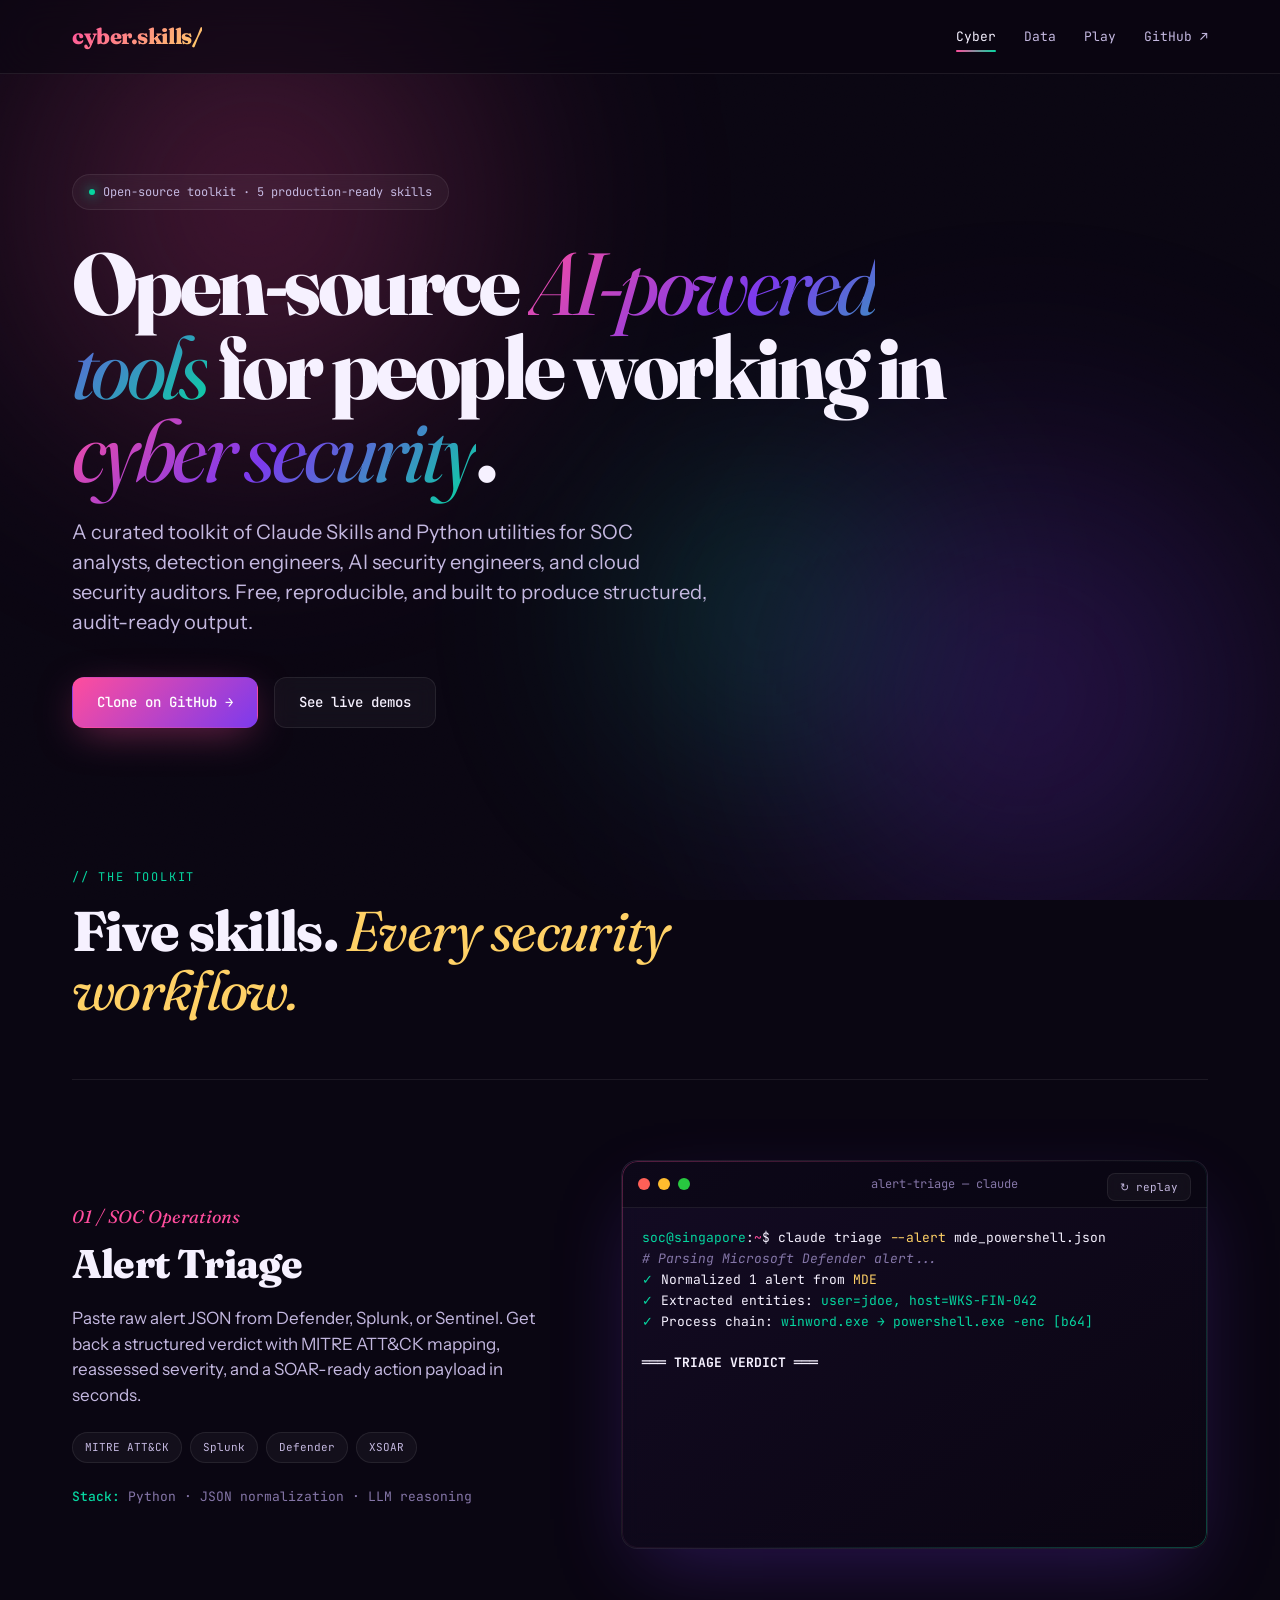
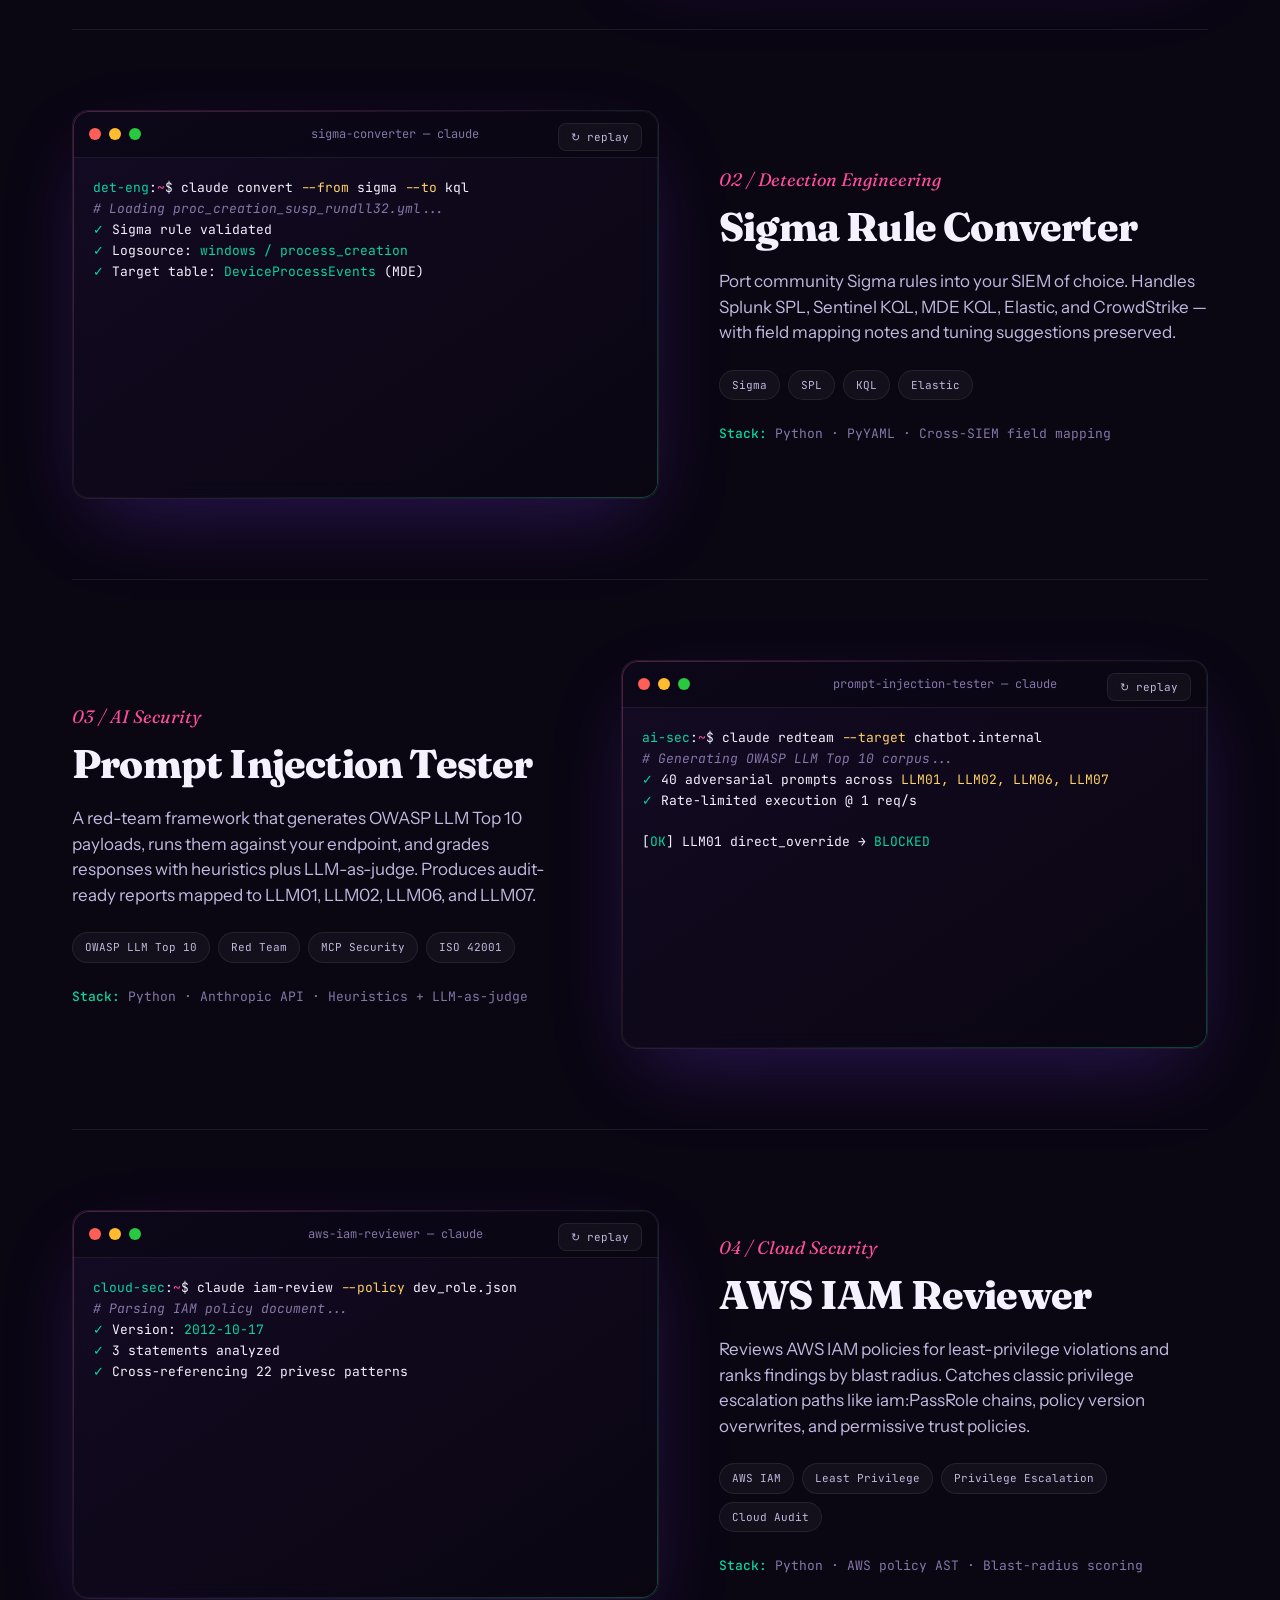
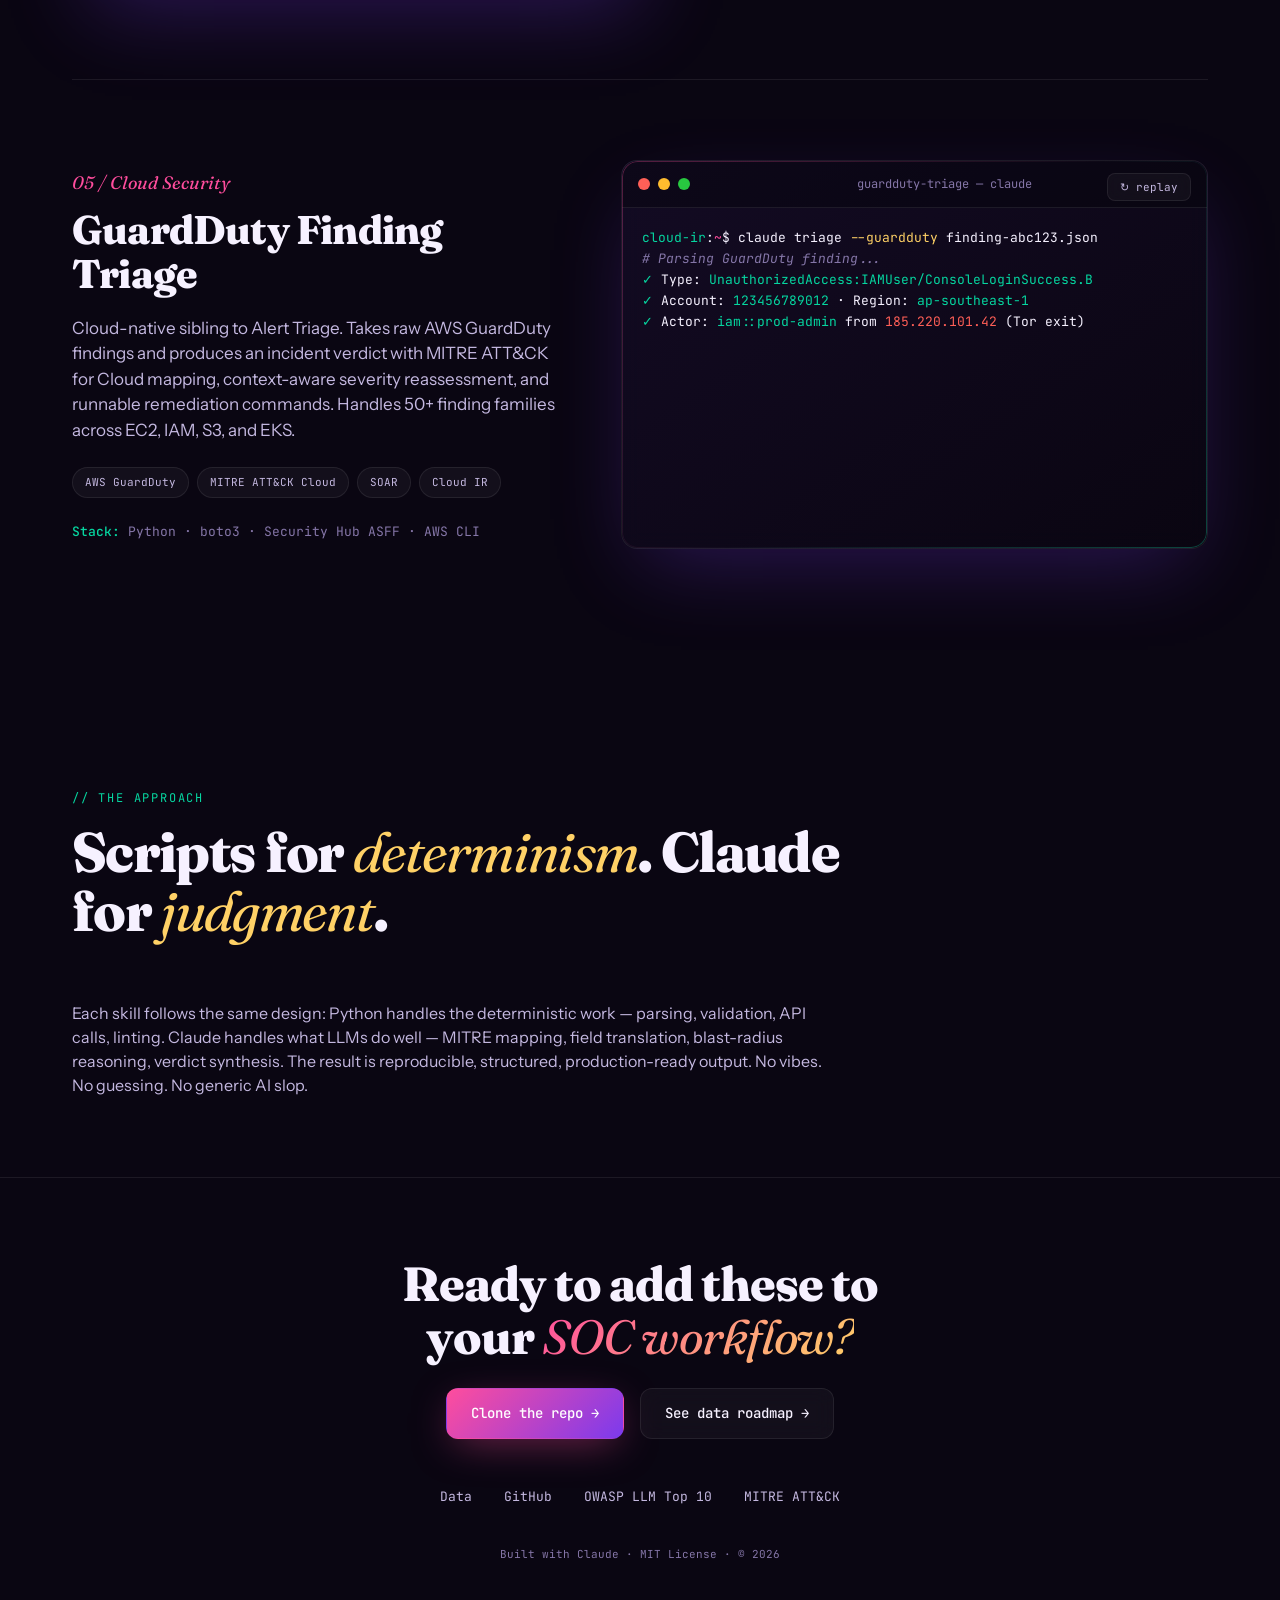
==== docs/index.html @ acd28fbe "Add files via upload" ====
<!DOCTYPE html>
<html lang="en">
<head>
<meta charset="UTF-8">
<meta name="viewport" content="width=device-width, initial-scale=1.0">
<title>Cyber Skills — Augustine's Portfolio</title>
<meta name="description" content="Four Claude Skills for SOC alert triage, detection engineering, LLM red-teaming, and AWS IAM auditing.">
<link rel="preconnect" href="https://fonts.googleapis.com">
<link rel="preconnect" href="https://fonts.gstatic.com" crossorigin>
<link href="https://fonts.googleapis.com/css2?family=Fraunces:opsz,wght@9..144,400;9..144,600;9..144,800&family=JetBrains+Mono:wght@400;500;700&family=Instrument+Sans:wght@400;500;600&display=swap" rel="stylesheet">
<link rel="stylesheet" href="assets/style.css">
</head>
<body class="page-cyber">

<div class="bg-mesh"><div class="orb-3"></div></div>
<div class="grain"></div>

<nav>
  <div class="wrap nav-inner">
    <a href="index.html" class="logo">cyber.skills/</a>
    <div class="nav-links">
      <a href="index.html" data-page="index.html">Cyber</a>
      <a href="data.html" data-page="data.html">Data</a>
      <a href="game.html" data-page="game.html">Play</a>
      <a href="https://github.com/yourusername/cyber-skills" target="_blank">GitHub ↗</a>
    </div>
  </div>
</nav>

<header class="hero">
  <div class="wrap">
    <div class="hero-tag reveal">
      <span class="dot"></span>
      <span>Open-source toolkit · 5 production-ready skills</span>
    </div>
    <h1 class="reveal">
      Open-source <em>AI-powered tools</em> for people working in <em>cyber security</em>.
    </h1>
    <p class="lede reveal">
      A curated toolkit of Claude Skills and Python utilities for SOC analysts, detection engineers, AI security engineers, and cloud security auditors. Free, reproducible, and built to produce structured, audit-ready output.
    </p>
    <div class="hero-actions reveal">
      <a href="https://github.com/yourusername/cyber-skills" class="btn btn-primary">
        Clone on GitHub →
      </a>
      <a href="#skills" class="btn btn-ghost">See live demos</a>
    </div>
  </div>
</header>

<section class="section" id="skills">
  <div class="wrap">
    <div class="section-label reveal">// The toolkit</div>
    <h2 class="section-title reveal">Five skills. <em>Every security workflow.</em></h2>

    <!-- Skill 1: Alert Triage -->
    <div class="skill">
      <div class="skill-info reveal">
        <div class="skill-num">01 / SOC Operations</div>
        <h3>Alert Triage</h3>
        <p class="skill-desc">
          Paste raw alert JSON from Defender, Splunk, or Sentinel. Get back a structured verdict with MITRE ATT&amp;CK mapping, reassessed severity, and a SOAR-ready action payload in seconds.
        </p>
        <div class="skill-tags">
          <span class="skill-tag">MITRE ATT&amp;CK</span>
          <span class="skill-tag">Splunk</span>
          <span class="skill-tag">Defender</span>
          <span class="skill-tag">XSOAR</span>
        </div>
        <div class="skill-stack">
          <strong>Stack:</strong> Python · JSON normalization · LLM reasoning
        </div>
      </div>
      <div class="terminal">
        <button class="replay-btn" data-target="demo-1">↻ replay</button>
        <div class="term-bar">
          <span class="term-dot r"></span>
          <span class="term-dot y"></span>
          <span class="term-dot g"></span>
          <span class="term-title">alert-triage — claude</span>
        </div>
        <div class="term-body" id="demo-1"></div>
      </div>
    </div>

    <!-- Skill 2: Sigma Converter -->
    <div class="skill">
      <div class="skill-info reveal">
        <div class="skill-num">02 / Detection Engineering</div>
        <h3>Sigma Rule Converter</h3>
        <p class="skill-desc">
          Port community Sigma rules into your SIEM of choice. Handles Splunk SPL, Sentinel KQL, MDE KQL, Elastic, and CrowdStrike — with field mapping notes and tuning suggestions preserved.
        </p>
        <div class="skill-tags">
          <span class="skill-tag">Sigma</span>
          <span class="skill-tag">SPL</span>
          <span class="skill-tag">KQL</span>
          <span class="skill-tag">Elastic</span>
        </div>
        <div class="skill-stack">
          <strong>Stack:</strong> Python · PyYAML · Cross-SIEM field mapping
        </div>
      </div>
      <div class="terminal">
        <button class="replay-btn" data-target="demo-2">↻ replay</button>
        <div class="term-bar">
          <span class="term-dot r"></span>
          <span class="term-dot y"></span>
          <span class="term-dot g"></span>
          <span class="term-title">sigma-converter — claude</span>
        </div>
        <div class="term-body" id="demo-2"></div>
      </div>
    </div>

    <!-- Skill 3: Prompt Injection Tester -->
    <div class="skill">
      <div class="skill-info reveal">
        <div class="skill-num">03 / AI Security</div>
        <h3>Prompt Injection Tester</h3>
        <p class="skill-desc">
          A red-team framework that generates OWASP LLM Top 10 payloads, runs them against your endpoint, and grades responses with heuristics plus LLM-as-judge. Produces audit-ready reports mapped to LLM01, LLM02, LLM06, and LLM07.
        </p>
        <div class="skill-tags">
          <span class="skill-tag">OWASP LLM Top 10</span>
          <span class="skill-tag">Red Team</span>
          <span class="skill-tag">MCP Security</span>
          <span class="skill-tag">ISO 42001</span>
        </div>
        <div class="skill-stack">
          <strong>Stack:</strong> Python · Anthropic API · Heuristics + LLM-as-judge
        </div>
      </div>
      <div class="terminal">
        <button class="replay-btn" data-target="demo-3">↻ replay</button>
        <div class="term-bar">
          <span class="term-dot r"></span>
          <span class="term-dot y"></span>
          <span class="term-dot g"></span>
          <span class="term-title">prompt-injection-tester — claude</span>
        </div>
        <div class="term-body" id="demo-3"></div>
      </div>
    </div>

    <!-- Skill 4: AWS IAM Reviewer -->
    <div class="skill">
      <div class="skill-info reveal">
        <div class="skill-num">04 / Cloud Security</div>
        <h3>AWS IAM Reviewer</h3>
        <p class="skill-desc">
          Reviews AWS IAM policies for least-privilege violations and ranks findings by blast radius. Catches classic privilege escalation paths like iam:PassRole chains, policy version overwrites, and permissive trust policies.
        </p>
        <div class="skill-tags">
          <span class="skill-tag">AWS IAM</span>
          <span class="skill-tag">Least Privilege</span>
          <span class="skill-tag">Privilege Escalation</span>
          <span class="skill-tag">Cloud Audit</span>
        </div>
        <div class="skill-stack">
          <strong>Stack:</strong> Python · AWS policy AST · Blast-radius scoring
        </div>
      </div>
      <div class="terminal">
        <button class="replay-btn" data-target="demo-4">↻ replay</button>
        <div class="term-bar">
          <span class="term-dot r"></span>
          <span class="term-dot y"></span>
          <span class="term-dot g"></span>
          <span class="term-title">aws-iam-reviewer — claude</span>
        </div>
        <div class="term-body" id="demo-4"></div>
      </div>
    </div>

    <!-- Skill 5: GuardDuty Finding Triage -->
    <div class="skill">
      <div class="skill-info reveal">
        <div class="skill-num">05 / Cloud Security</div>
        <h3>GuardDuty Finding Triage</h3>
        <p class="skill-desc">
          Cloud-native sibling to Alert Triage. Takes raw AWS GuardDuty findings and produces an incident verdict with MITRE ATT&amp;CK for Cloud mapping, context-aware severity reassessment, and runnable remediation commands. Handles 50+ finding families across EC2, IAM, S3, and EKS.
        </p>
        <div class="skill-tags">
          <span class="skill-tag">AWS GuardDuty</span>
          <span class="skill-tag">MITRE ATT&amp;CK Cloud</span>
          <span class="skill-tag">SOAR</span>
          <span class="skill-tag">Cloud IR</span>
        </div>
        <div class="skill-stack">
          <strong>Stack:</strong> Python · boto3 · Security Hub ASFF · AWS CLI
        </div>
      </div>
      <div class="terminal">
        <button class="replay-btn" data-target="demo-5">↻ replay</button>
        <div class="term-bar">
          <span class="term-dot r"></span>
          <span class="term-dot y"></span>
          <span class="term-dot g"></span>
          <span class="term-title">guardduty-triage — claude</span>
        </div>
        <div class="term-body" id="demo-5"></div>
      </div>
    </div>

  </div>
</section>

<section class="section">
  <div class="wrap">
    <div class="section-label reveal">// The approach</div>
    <h2 class="section-title reveal">Scripts for <em>determinism</em>. Claude for <em>judgment</em>.</h2>
    <p class="lede reveal" style="max-width: 760px; color: var(--ink-mid);">
      Each skill follows the same design: Python handles the deterministic work — parsing, validation, API calls, linting. Claude handles what LLMs do well — MITRE mapping, field translation, blast-radius reasoning, verdict synthesis. The result is reproducible, structured, production-ready output. No vibes. No guessing. No generic AI slop.
    </p>
  </div>
</section>

<footer>
  <div class="wrap">
    <div class="footer-cta reveal">
      Ready to add these to<br>your <em>SOC workflow?</em>
    </div>
    <div class="hero-actions" style="justify-content: center;">
      <a href="https://github.com/yourusername/cyber-skills" class="btn btn-primary">
        Clone the repo →
      </a>
      <a href="data.html" class="btn btn-ghost">
        See data roadmap →
      </a>
    </div>
    <div class="footer-links">
      <a href="data.html">Data</a>
      <a href="https://github.com/yourusername/cyber-skills">GitHub</a>
      <a href="https://owasp.org/www-project-top-10-for-large-language-model-applications/">OWASP LLM Top 10</a>
      <a href="https://attack.mitre.org/">MITRE ATT&amp;CK</a>
    </div>
    <div class="copyright">
      Built with Claude · MIT License · © 2026
    </div>
  </div>
</footer>

<script src="assets/site.js"></script>
<script src="assets/demos.js"></script>
</body>
</html>
---- docs/assets/style.css ----
/* ============ reset + base ============ */
* { margin: 0; padding: 0; box-sizing: border-box; }
html { scroll-behavior: smooth; }

:root {
  --bg-0: #0a0612;
  --bg-1: #120826;
  --ink-hi: #f6f1ff;
  --ink-mid: #c4b8e0;
  --ink-dim: #8576a8;
  --accent-a: #ff4d9d;
  --accent-b: #7c3aed;
  --accent-c: #06d6a0;
  --accent-d: #ffd166;
  --accent-blue: #4cc9f0;
  --glass-bg: rgba(255, 255, 255, 0.04);
  --glass-brd: rgba(255, 255, 255, 0.08);
  --glass-hi: rgba(255, 255, 255, 0.12);
  --serif: 'Fraunces', Georgia, serif;
  --sans: 'Instrument Sans', system-ui, sans-serif;
  --mono: 'JetBrains Mono', ui-monospace, monospace;
}

body {
  background: var(--bg-0);
  color: var(--ink-hi);
  font-family: var(--sans);
  line-height: 1.5;
  overflow-x: hidden;
  position: relative;
}

a { color: inherit; }

/* ============ animated bg mesh ============ */
.bg-mesh {
  position: fixed;
  inset: 0;
  z-index: -2;
  overflow: hidden;
}
.bg-mesh::before,
.bg-mesh::after {
  content: '';
  position: absolute;
  width: 60vw;
  height: 60vw;
  border-radius: 50%;
  filter: blur(120px);
  opacity: 0.35;
  animation: drift 28s ease-in-out infinite;
}
.bg-mesh::before {
  background: radial-gradient(circle, var(--accent-a), transparent 60%);
  top: -20%;
  left: -10%;
}
.bg-mesh::after {
  background: radial-gradient(circle, var(--accent-b), transparent 60%);
  bottom: -20%;
  right: -10%;
  animation-delay: -14s;
}
.bg-mesh .orb-3 {
  position: absolute;
  width: 40vw;
  height: 40vw;
  border-radius: 50%;
  filter: blur(100px);
  opacity: 0.25;
  background: radial-gradient(circle, var(--accent-c), transparent 60%);
  top: 40%;
  left: 40%;
  animation: drift 32s ease-in-out infinite -7s;
}
/* Data page orb variant */
body.page-data .bg-mesh::before {
  background: radial-gradient(circle, var(--accent-blue), transparent 60%);
}
body.page-data .bg-mesh::after {
  background: radial-gradient(circle, var(--accent-d), transparent 60%);
}

@keyframes drift {
  0%, 100% { transform: translate(0, 0) scale(1); }
  33% { transform: translate(8vw, -5vw) scale(1.1); }
  66% { transform: translate(-6vw, 4vw) scale(0.95); }
}

/* grain overlay */
.grain {
  position: fixed;
  inset: 0;
  z-index: -1;
  pointer-events: none;
  opacity: 0.04;
  mix-blend-mode: overlay;
  background-image: url("data:image/svg+xml;utf8,<svg xmlns='http://www.w3.org/2000/svg' width='200' height='200'><filter id='n'><feTurbulence type='fractalNoise' baseFrequency='0.9'/></filter><rect width='100%' height='100%' filter='url(%23n)'/></svg>");
}

/* ============ layout ============ */
.wrap {
  max-width: 1200px;
  margin: 0 auto;
  padding: 0 32px;
}

/* ============ nav ============ */
nav {
  position: sticky;
  top: 0;
  z-index: 100;
  padding: 20px 0;
  backdrop-filter: blur(20px);
  -webkit-backdrop-filter: blur(20px);
  background: rgba(10, 6, 18, 0.6);
  border-bottom: 1px solid var(--glass-brd);
}
.nav-inner {
  display: flex;
  align-items: center;
  justify-content: space-between;
}
.logo {
  font-family: var(--serif);
  font-weight: 800;
  font-size: 22px;
  letter-spacing: -0.02em;
  background: linear-gradient(135deg, var(--accent-a), var(--accent-d));
  -webkit-background-clip: text;
  background-clip: text;
  color: transparent;
  text-decoration: none;
}
.nav-links {
  display: flex;
  gap: 28px;
  font-family: var(--mono);
  font-size: 13px;
  align-items: center;
}
.nav-links a {
  color: var(--ink-mid);
  text-decoration: none;
  transition: color 0.2s;
  position: relative;
}
.nav-links a:hover { color: var(--accent-c); }
.nav-links a.active {
  color: var(--ink-hi);
}
.nav-links a.active::after {
  content: '';
  position: absolute;
  bottom: -6px;
  left: 0;
  right: 0;
  height: 2px;
  background: linear-gradient(90deg, var(--accent-a), var(--accent-c));
  border-radius: 2px;
}

@media (max-width: 640px) {
  .nav-links { gap: 16px; font-size: 12px; }
  .wrap { padding: 0 20px; }
}

/* ============ hero ============ */
.hero {
  padding: 100px 0 60px;
  position: relative;
}
.hero.hero-lg { padding: 120px 0 80px; }

.hero-tag {
  display: inline-flex;
  align-items: center;
  gap: 8px;
  padding: 8px 16px;
  background: var(--glass-bg);
  border: 1px solid var(--glass-brd);
  border-radius: 100px;
  font-family: var(--mono);
  font-size: 12px;
  color: var(--ink-mid);
  margin-bottom: 32px;
  backdrop-filter: blur(10px);
}
.hero-tag .dot {
  width: 6px;
  height: 6px;
  border-radius: 50%;
  background: var(--accent-c);
  box-shadow: 0 0 12px var(--accent-c);
  animation: pulse 2s ease-in-out infinite;
}
.hero-tag.soon .dot {
  background: var(--accent-d);
  box-shadow: 0 0 12px var(--accent-d);
}

@keyframes pulse {
  0%, 100% { opacity: 1; transform: scale(1); }
  50% { opacity: 0.5; transform: scale(1.3); }
}

.hero h1 {
  font-family: var(--serif);
  font-size: clamp(40px, 7vw, 88px);
  font-weight: 800;
  line-height: 0.95;
  letter-spacing: -0.04em;
  margin-bottom: 24px;
  max-width: 900px;
}
.hero h1 em {
  font-style: italic;
  font-weight: 400;
  background: linear-gradient(135deg, var(--accent-a) 0%, var(--accent-b) 50%, var(--accent-c) 100%);
  -webkit-background-clip: text;
  background-clip: text;
  color: transparent;
}
body.page-data .hero h1 em {
  background: linear-gradient(135deg, var(--accent-blue) 0%, var(--accent-b) 50%, var(--accent-d) 100%);
  -webkit-background-clip: text;
  background-clip: text;
  color: transparent;
}
.hero p.lede {
  font-size: 20px;
  color: var(--ink-mid);
  max-width: 640px;
  margin-bottom: 40px;
}
.hero-actions {
  display: flex;
  gap: 16px;
  flex-wrap: wrap;
}

/* ============ buttons ============ */
.btn {
  display: inline-flex;
  align-items: center;
  gap: 8px;
  padding: 14px 24px;
  border-radius: 12px;
  font-family: var(--mono);
  font-size: 14px;
  font-weight: 500;
  text-decoration: none;
  transition: all 0.2s;
  border: 1px solid transparent;
  cursor: pointer;
}
.btn-primary {
  background: linear-gradient(135deg, var(--accent-a), var(--accent-b));
  color: white;
  box-shadow: 0 10px 40px -10px rgba(255, 77, 157, 0.5);
}
.btn-primary:hover {
  transform: translateY(-2px);
  box-shadow: 0 20px 50px -10px rgba(255, 77, 157, 0.6);
}
.btn-ghost {
  background: var(--glass-bg);
  color: var(--ink-hi);
  border-color: var(--glass-brd);
  backdrop-filter: blur(10px);
}
.btn-ghost:hover {
  background: var(--glass-hi);
  border-color: var(--accent-c);
}

/* ============ stats strip ============ */
.stats {
  display: grid;
  grid-template-columns: repeat(4, 1fr);
  gap: 24px;
  padding: 40px 0 100px;
  border-bottom: 1px solid var(--glass-brd);
  margin-bottom: 100px;
}
.stat {
  padding: 24px;
  background: var(--glass-bg);
  border: 1px solid var(--glass-brd);
  border-radius: 16px;
  backdrop-filter: blur(10px);
  transition: all 0.3s;
}
.stat:hover {
  border-color: var(--glass-hi);
  transform: translateY(-4px);
}
.stat-num {
  font-family: var(--serif);
  font-size: 42px;
  font-weight: 800;
  background: linear-gradient(135deg, var(--accent-d), var(--accent-a));
  -webkit-background-clip: text;
  background-clip: text;
  color: transparent;
  margin-bottom: 4px;
  letter-spacing: -0.02em;
}
.stat-label {
  font-family: var(--mono);
  font-size: 12px;
  color: var(--ink-dim);
  text-transform: uppercase;
  letter-spacing: 0.05em;
}

@media (max-width: 768px) {
  .stats { grid-template-columns: repeat(2, 1fr); }
}

/* ============ section headings ============ */
.section {
  padding: 80px 0;
}
.section-label {
  font-family: var(--mono);
  font-size: 12px;
  color: var(--accent-c);
  text-transform: uppercase;
  letter-spacing: 0.15em;
  margin-bottom: 16px;
}
body.page-data .section-label { color: var(--accent-blue); }
.section-title {
  font-family: var(--serif);
  font-size: clamp(36px, 5vw, 56px);
  font-weight: 800;
  line-height: 1.05;
  letter-spacing: -0.03em;
  margin-bottom: 60px;
  max-width: 800px;
}
.section-title em {
  font-style: italic;
  font-weight: 400;
  color: var(--accent-d);
}

/* ============ category cards (home page) ============ */
.categories {
  display: grid;
  grid-template-columns: repeat(2, 1fr);
  gap: 28px;
  margin-bottom: 80px;
}
.cat-card {
  display: block;
  padding: 40px;
  background: var(--glass-bg);
  border: 1px solid var(--glass-brd);
  border-radius: 20px;
  backdrop-filter: blur(10px);
  text-decoration: none;
  color: inherit;
  transition: all 0.3s cubic-bezier(0.16, 1, 0.3, 1);
  position: relative;
  overflow: hidden;
}
.cat-card::before {
  content: '';
  position: absolute;
  inset: 0;
  opacity: 0;
  transition: opacity 0.3s;
  background: radial-gradient(circle at var(--mx, 50%) var(--my, 50%), rgba(255, 77, 157, 0.1), transparent 50%);
}
.cat-card.data::before {
  background: radial-gradient(circle at var(--mx, 50%) var(--my, 50%), rgba(76, 201, 240, 0.1), transparent 50%);
}
.cat-card:hover {
  transform: translateY(-6px);
  border-color: var(--accent-a);
}
.cat-card.data:hover { border-color: var(--accent-blue); }
.cat-card:hover::before { opacity: 1; }

.cat-num {
  font-family: var(--serif);
  font-style: italic;
  font-size: 14px;
  color: var(--accent-c);
  margin-bottom: 16px;
}
.cat-card.data .cat-num { color: var(--accent-blue); }

.cat-title {
  font-family: var(--serif);
  font-size: 36px;
  font-weight: 800;
  line-height: 1.1;
  letter-spacing: -0.02em;
  margin-bottom: 16px;
}
.cat-desc {
  color: var(--ink-mid);
  font-size: 16px;
  margin-bottom: 24px;
}
.cat-meta {
  display: flex;
  justify-content: space-between;
  align-items: center;
  padding-top: 20px;
  border-top: 1px solid var(--glass-brd);
  font-family: var(--mono);
  font-size: 12px;
  color: var(--ink-dim);
}
.cat-arrow {
  color: var(--accent-a);
  font-size: 18px;
  transition: transform 0.3s;
}
.cat-card.data .cat-arrow { color: var(--accent-blue); }
.cat-card:hover .cat-arrow { transform: translateX(6px); }

@media (max-width: 768px) {
  .categories { grid-template-columns: 1fr; }
  .cat-card { padding: 28px; }
  .cat-title { font-size: 28px; }
}

/* ============ skill cards ============ */
.skill {
  display: grid;
  grid-template-columns: 1fr 1.2fr;
  gap: 60px;
  align-items: center;
  padding: 80px 0;
  border-top: 1px solid var(--glass-brd);
}
.skill:nth-child(even) {
  grid-template-columns: 1.2fr 1fr;
}
.skill:nth-child(even) .skill-info {
  order: 2;
}

@media (max-width: 900px) {
  .skill, .skill:nth-child(even) {
    grid-template-columns: 1fr;
    gap: 32px;
  }
  .skill:nth-child(even) .skill-info { order: 0; }
}

.skill-num {
  font-family: var(--serif);
  font-style: italic;
  font-size: 18px;
  color: var(--accent-a);
  margin-bottom: 12px;
}
body.page-data .skill-num { color: var(--accent-blue); }

.skill h3 {
  font-family: var(--serif);
  font-size: 40px;
  font-weight: 800;
  line-height: 1.1;
  letter-spacing: -0.02em;
  margin-bottom: 20px;
}
.skill-desc {
  color: var(--ink-mid);
  font-size: 17px;
  margin-bottom: 24px;
}
.skill-tags {
  display: flex;
  gap: 8px;
  flex-wrap: wrap;
  margin-bottom: 24px;
}
.skill-tag {
  padding: 6px 12px;
  background: var(--glass-bg);
  border: 1px solid var(--glass-brd);
  border-radius: 100px;
  font-family: var(--mono);
  font-size: 11px;
  color: var(--ink-mid);
}
.skill-stack {
  font-family: var(--mono);
  font-size: 13px;
  color: var(--ink-dim);
}
.skill-stack strong { color: var(--accent-c); font-weight: 500; }
body.page-data .skill-stack strong { color: var(--accent-blue); }

/* ============ terminal demo ============ */
.terminal {
  background: linear-gradient(145deg, rgba(20, 12, 38, 0.9), rgba(10, 6, 18, 0.9));
  border: 1px solid var(--glass-brd);
  border-radius: 16px;
  overflow: hidden;
  box-shadow:
    0 30px 80px -20px rgba(124, 58, 237, 0.3),
    0 0 0 1px rgba(255, 255, 255, 0.02) inset;
  backdrop-filter: blur(10px);
  position: relative;
}
.terminal::before {
  content: '';
  position: absolute;
  inset: 0;
  border-radius: 16px;
  padding: 1px;
  background: linear-gradient(135deg, rgba(255, 77, 157, 0.3), transparent, rgba(6, 214, 160, 0.3));
  -webkit-mask: linear-gradient(#000 0 0) content-box, linear-gradient(#000 0 0);
  -webkit-mask-composite: xor;
          mask-composite: exclude;
  pointer-events: none;
}
body.page-data .terminal::before {
  background: linear-gradient(135deg, rgba(76, 201, 240, 0.3), transparent, rgba(255, 209, 102, 0.3));
  -webkit-mask: linear-gradient(#000 0 0) content-box, linear-gradient(#000 0 0);
  -webkit-mask-composite: xor;
          mask-composite: exclude;
}

.term-bar {
  display: flex;
  align-items: center;
  gap: 8px;
  padding: 14px 16px;
  background: rgba(0, 0, 0, 0.3);
  border-bottom: 1px solid var(--glass-brd);
}
.term-dot {
  width: 12px;
  height: 12px;
  border-radius: 50%;
}
.term-dot.r { background: #ff5f57; }
.term-dot.y { background: #febc2e; }
.term-dot.g { background: #28c840; }
.term-title {
  flex: 1;
  text-align: center;
  font-family: var(--mono);
  font-size: 12px;
  color: var(--ink-dim);
}
.term-body {
  padding: 20px;
  font-family: var(--mono);
  font-size: 13px;
  line-height: 1.6;
  min-height: 340px;
  max-height: 420px;
  overflow: hidden;
}
.term-line {
  opacity: 0;
  animation: line-in 0.3s forwards;
}
.term-prompt { color: var(--accent-c); }
.term-user { color: var(--accent-a); }
.term-comment { color: var(--ink-dim); font-style: italic; }
.term-ok { color: var(--accent-c); }
.term-warn { color: var(--accent-d); }
.term-err { color: #ff5f57; }
.term-key { color: var(--accent-d); }
.term-str { color: var(--accent-c); }
.term-header { color: var(--ink-hi); font-weight: 700; }

@keyframes line-in {
  from { opacity: 0; transform: translateY(4px); }
  to { opacity: 1; transform: translateY(0); }
}

.replay-btn {
  position: absolute;
  top: 12px;
  right: 16px;
  padding: 6px 12px;
  background: var(--glass-bg);
  border: 1px solid var(--glass-brd);
  border-radius: 8px;
  color: var(--ink-mid);
  font-family: var(--mono);
  font-size: 11px;
  cursor: pointer;
  z-index: 2;
  transition: all 0.2s;
  backdrop-filter: blur(10px);
}
.replay-btn:hover {
  background: var(--glass-hi);
  color: var(--accent-c);
  border-color: var(--accent-c);
}

/* ============ caret ============ */
.caret::after {
  content: '▊';
  color: var(--accent-c);
  animation: blink 1s steps(2) infinite;
  margin-left: 2px;
}
@keyframes blink {
  50% { opacity: 0; }
}

/* ============ coming-soon cards (data page) ============ */
.coming-soon {
  display: grid;
  grid-template-columns: repeat(2, 1fr);
  gap: 24px;
  margin-top: 40px;
}
.soon-card {
  padding: 32px;
  background: var(--glass-bg);
  border: 1px solid var(--glass-brd);
  border-radius: 16px;
  backdrop-filter: blur(10px);
  transition: all 0.3s;
  position: relative;
  overflow: hidden;
}
.soon-card::after {
  content: 'COMING SOON';
  position: absolute;
  top: 16px;
  right: 16px;
  padding: 4px 10px;
  background: rgba(255, 209, 102, 0.15);
  border: 1px solid rgba(255, 209, 102, 0.3);
  border-radius: 100px;
  font-family: var(--mono);
  font-size: 10px;
  color: var(--accent-d);
  letter-spacing: 0.1em;
}
.soon-card:hover {
  border-color: var(--glass-hi);
  transform: translateY(-4px);
}

/* Shipped variant — for skills that have moved from roadmap to released */
.soon-card.shipped::after {
  content: 'SHIPPED';
  background: rgba(6, 214, 160, 0.15);
  border-color: rgba(6, 214, 160, 0.4);
  color: var(--accent-c);
}
.soon-card.shipped .soon-eta {
  color: var(--accent-c);
}
.soon-card.shipped:hover {
  border-color: var(--accent-c);
}
.soon-eta {
  font-family: var(--mono);
  font-size: 11px;
  color: var(--accent-d);
  margin-bottom: 12px;
  letter-spacing: 0.05em;
}
.soon-title {
  font-family: var(--serif);
  font-size: 24px;
  font-weight: 700;
  letter-spacing: -0.01em;
  margin-bottom: 12px;
  padding-right: 120px;
}
.soon-desc {
  color: var(--ink-mid);
  font-size: 14px;
  line-height: 1.55;
  margin-bottom: 16px;
}
.soon-tags {
  display: flex;
  gap: 6px;
  flex-wrap: wrap;
}

@media (max-width: 768px) {
  .coming-soon { grid-template-columns: 1fr; }
  .soon-title { padding-right: 110px; font-size: 20px; }
}

/* ============ roadmap timeline (data page) ============ */
.roadmap {
  padding: 60px 0;
  border-top: 1px solid var(--glass-brd);
  margin-top: 60px;
}
.roadmap-row {
  display: grid;
  grid-template-columns: 120px 1fr;
  gap: 32px;
  padding: 24px 0;
  border-bottom: 1px solid var(--glass-brd);
}
.roadmap-row:last-child { border-bottom: none; }
.roadmap-date {
  font-family: var(--mono);
  font-size: 13px;
  color: var(--accent-blue);
  font-weight: 500;
}
.roadmap-content h4 {
  font-family: var(--serif);
  font-size: 20px;
  font-weight: 700;
  margin-bottom: 8px;
  letter-spacing: -0.01em;
}
.roadmap-content p {
  color: var(--ink-mid);
  font-size: 14px;
}

@media (max-width: 640px) {
  .roadmap-row { grid-template-columns: 1fr; gap: 8px; }
}

/* ============ about section ============ */
.about-grid {
  display: grid;
  grid-template-columns: 1fr 1fr;
  gap: 60px;
  align-items: start;
}
.about-bio {
  font-size: 17px;
  color: var(--ink-mid);
  line-height: 1.7;
}
.about-bio p { margin-bottom: 16px; }
.about-bio strong { color: var(--ink-hi); font-weight: 600; }

.about-facts {
  padding: 32px;
  background: var(--glass-bg);
  border: 1px solid var(--glass-brd);
  border-radius: 16px;
  backdrop-filter: blur(10px);
}
.fact-row {
  display: flex;
  justify-content: space-between;
  padding: 14px 0;
  border-bottom: 1px solid var(--glass-brd);
  font-family: var(--mono);
  font-size: 13px;
}
.fact-row:last-child { border-bottom: none; }
.fact-label { color: var(--ink-dim); }
.fact-val { color: var(--ink-hi); text-align: right; }

@media (max-width: 768px) {
  .about-grid { grid-template-columns: 1fr; gap: 32px; }
}

/* ============ footer ============ */
footer {
  padding: 80px 0 60px;
  border-top: 1px solid var(--glass-brd);
  text-align: center;
}
.footer-cta {
  font-family: var(--serif);
  font-size: clamp(32px, 4vw, 48px);
  font-weight: 800;
  letter-spacing: -0.02em;
  margin-bottom: 24px;
  line-height: 1.1;
}
.footer-cta em {
  font-style: italic;
  font-weight: 400;
  background: linear-gradient(135deg, var(--accent-a), var(--accent-d));
  -webkit-background-clip: text;
  background-clip: text;
  color: transparent;
}
.footer-links {
  display: flex;
  justify-content: center;
  gap: 32px;
  margin-top: 48px;
  font-family: var(--mono);
  font-size: 13px;
  flex-wrap: wrap;
}
.footer-links a {
  color: var(--ink-mid);
  text-decoration: none;
  transition: color 0.2s;
}
.footer-links a:hover { color: var(--accent-c); }
.copyright {
  margin-top: 40px;
  font-family: var(--mono);
  font-size: 11px;
  color: var(--ink-dim);
}

/* ============ reveal on scroll ============ */
.reveal {
  opacity: 0;
  transform: translateY(30px);
  transition: all 0.8s cubic-bezier(0.16, 1, 0.3, 1);
}
.reveal.visible {
  opacity: 1;
  transform: translateY(0);
}
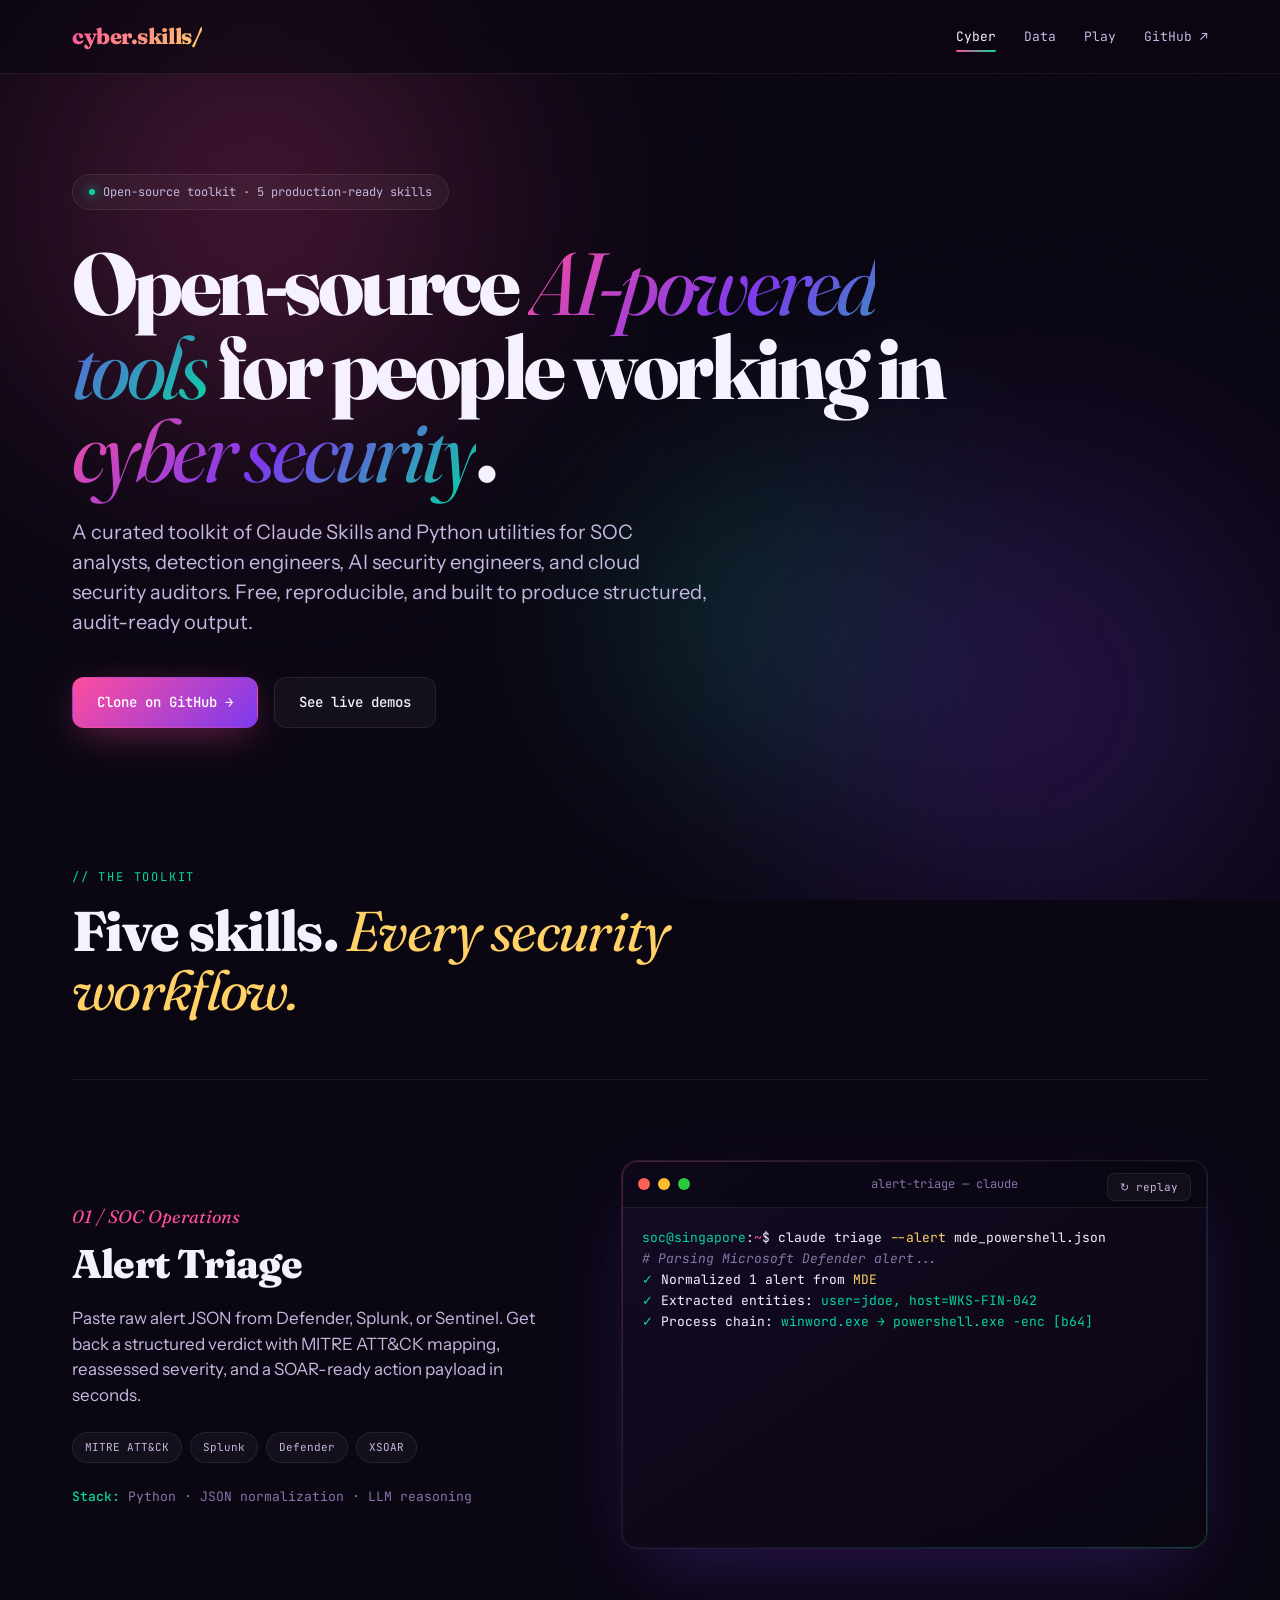
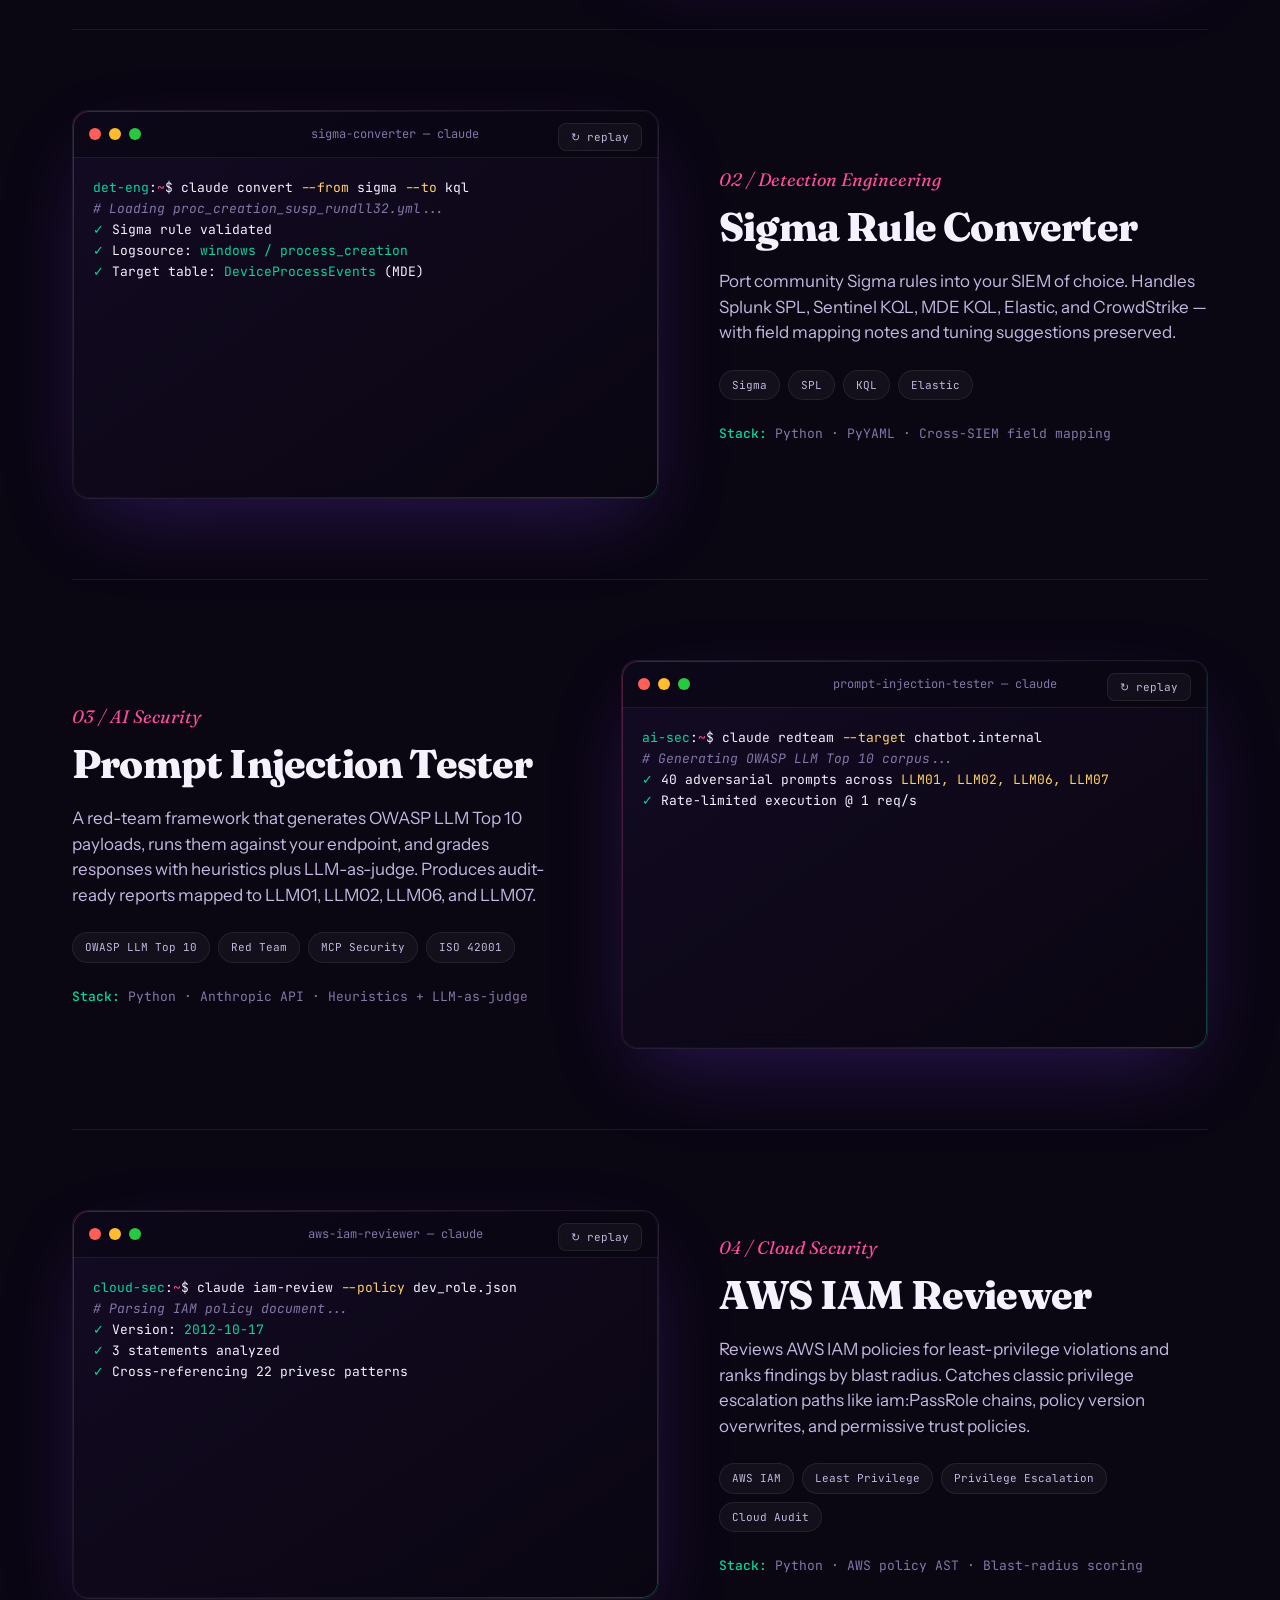
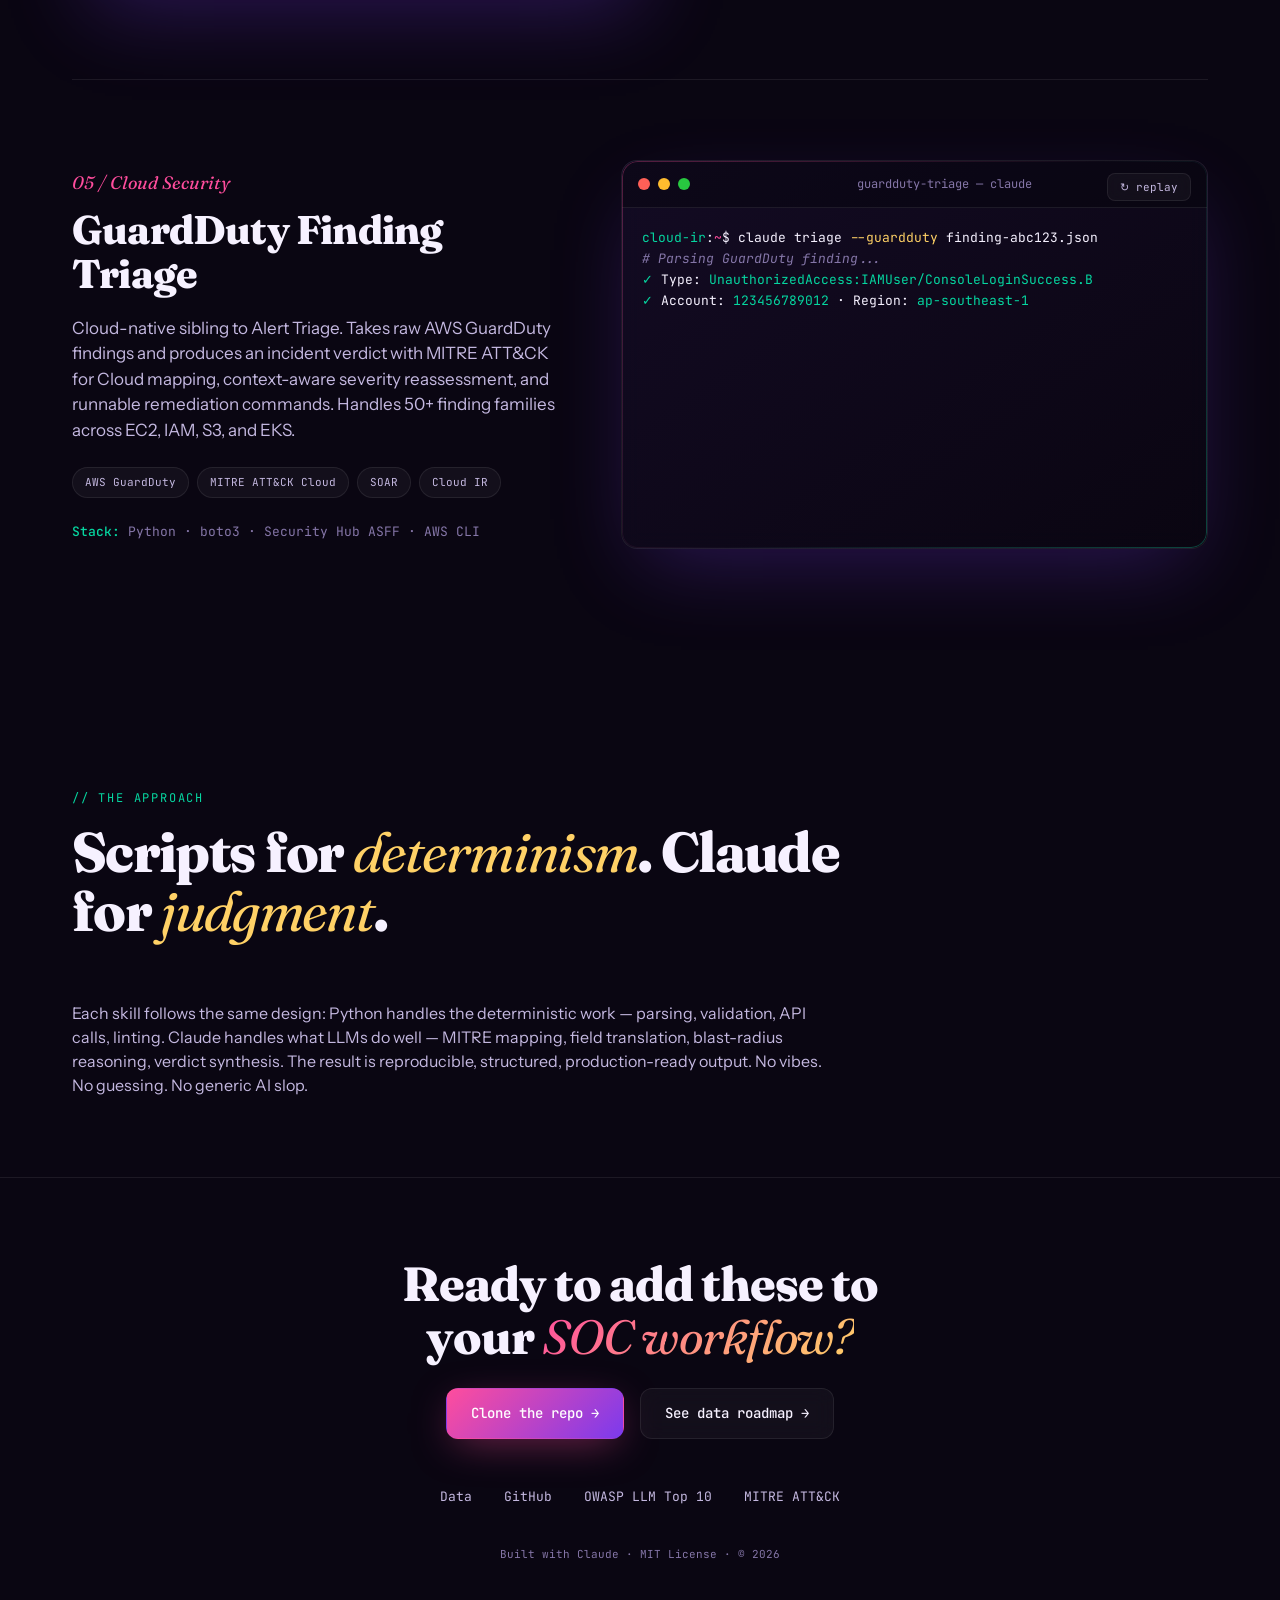
==== commit 41642541: "username index.html" ====
--- a/docs/index.html
+++ b/docs/index.html
@@ -22,7 +22,7 @@
       <a href="index.html" data-page="index.html">Cyber</a>
       <a href="data.html" data-page="data.html">Data</a>
       <a href="game.html" data-page="game.html">Play</a>
-      <a href="https://github.com/yourusername/cyber-skills" target="_blank">GitHub ↗</a>
+      <a href="https://github.com/AuggieOshigoto96/cyber-skills" target="_blank">GitHub ↗</a>
     </div>
   </div>
 </nav>
@@ -40,7 +40,7 @@
       A curated toolkit of Claude Skills and Python utilities for SOC analysts, detection engineers, AI security engineers, and cloud security auditors. Free, reproducible, and built to produce structured, audit-ready output.
     </p>
     <div class="hero-actions reveal">
-      <a href="https://github.com/yourusername/cyber-skills" class="btn btn-primary">
+      <a href="https://github.com/yourAuggieOshigoto96/cyber-skills" class="btn btn-primary">
         Clone on GitHub →
       </a>
       <a href="#skills" class="btn btn-ghost">See live demos</a>
@@ -222,7 +222,7 @@
       Ready to add these to<br>your <em>SOC workflow?</em>
     </div>
     <div class="hero-actions" style="justify-content: center;">
-      <a href="https://github.com/yourusername/cyber-skills" class="btn btn-primary">
+      <a href="https://github.com/yourAuggieOshigoto96/cyber-skills" class="btn btn-primary">
         Clone the repo →
       </a>
       <a href="data.html" class="btn btn-ghost">
@@ -231,7 +231,7 @@
     </div>
     <div class="footer-links">
       <a href="data.html">Data</a>
-      <a href="https://github.com/yourusername/cyber-skills">GitHub</a>
+      <a href="https://github.com/yourAuggieOshigoto96/cyber-skills">GitHub</a>
       <a href="https://owasp.org/www-project-top-10-for-large-language-model-applications/">OWASP LLM Top 10</a>
       <a href="https://attack.mitre.org/">MITRE ATT&amp;CK</a>
     </div>
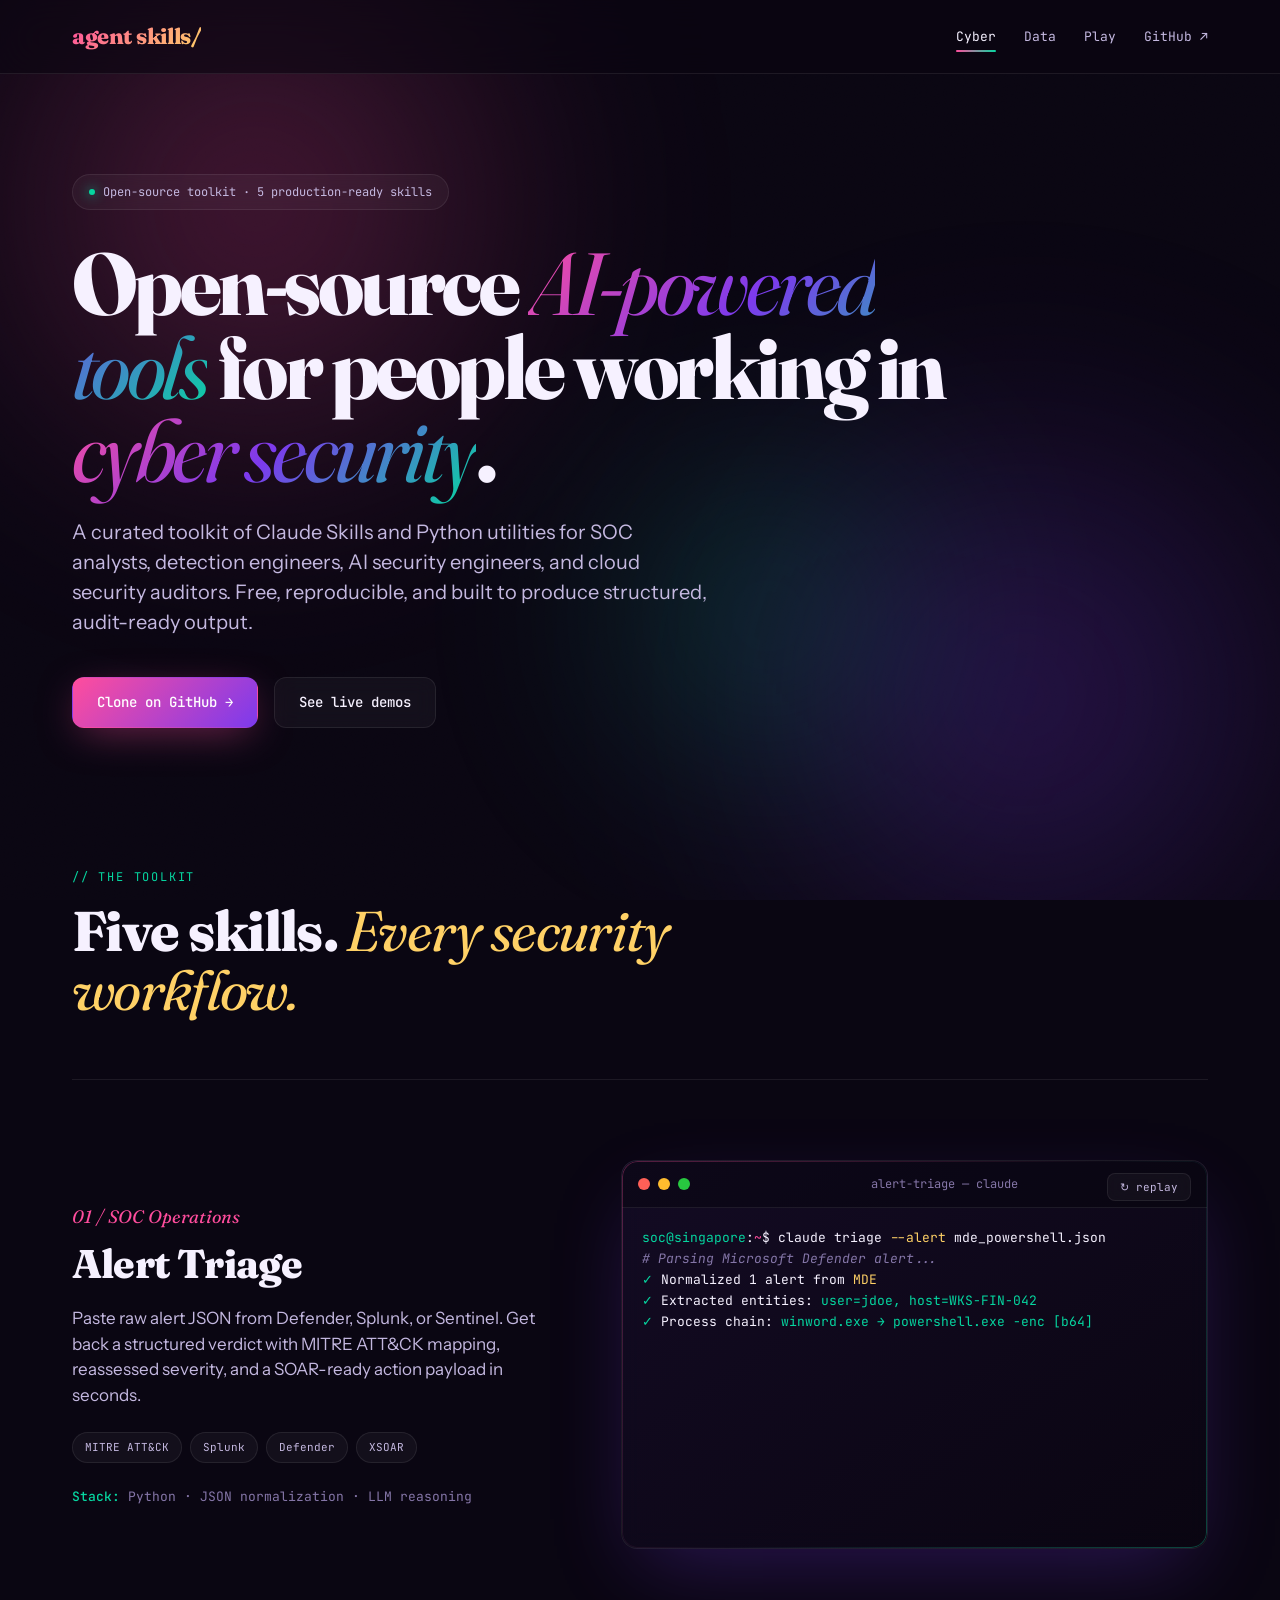
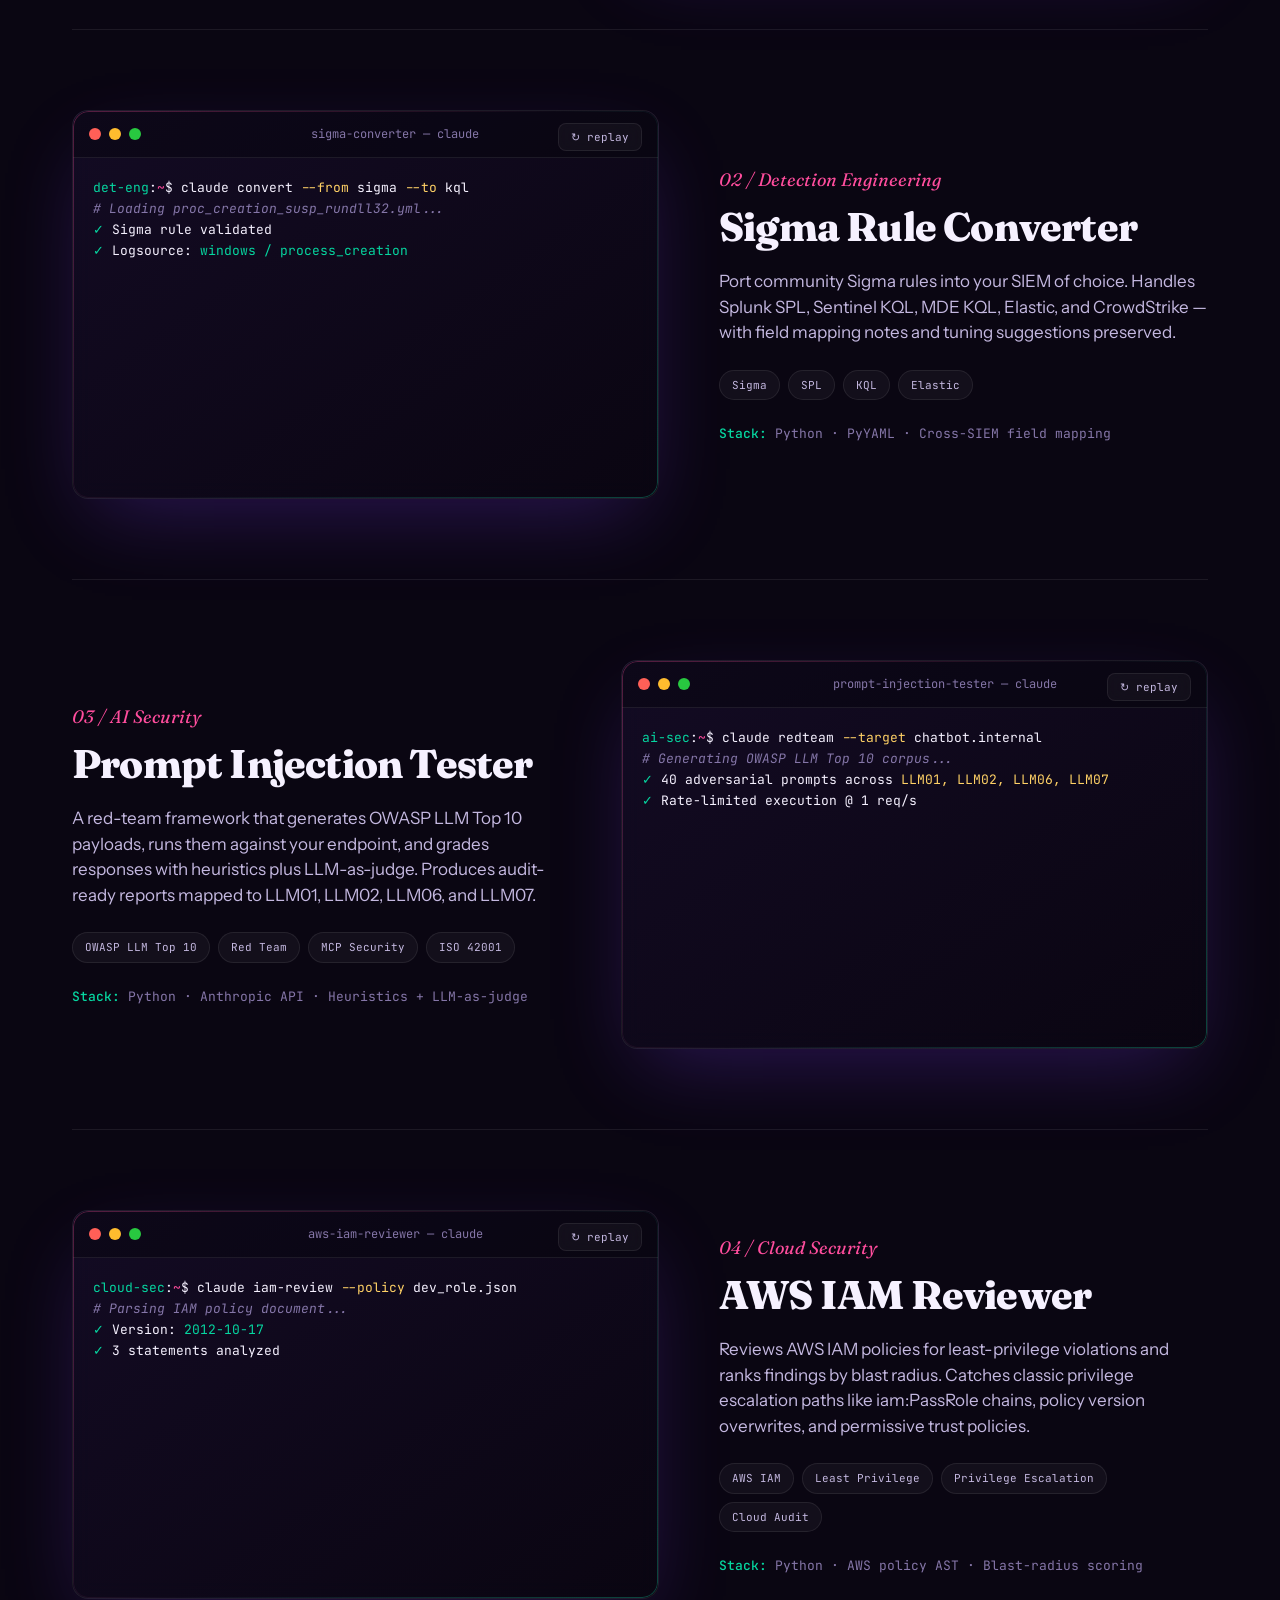
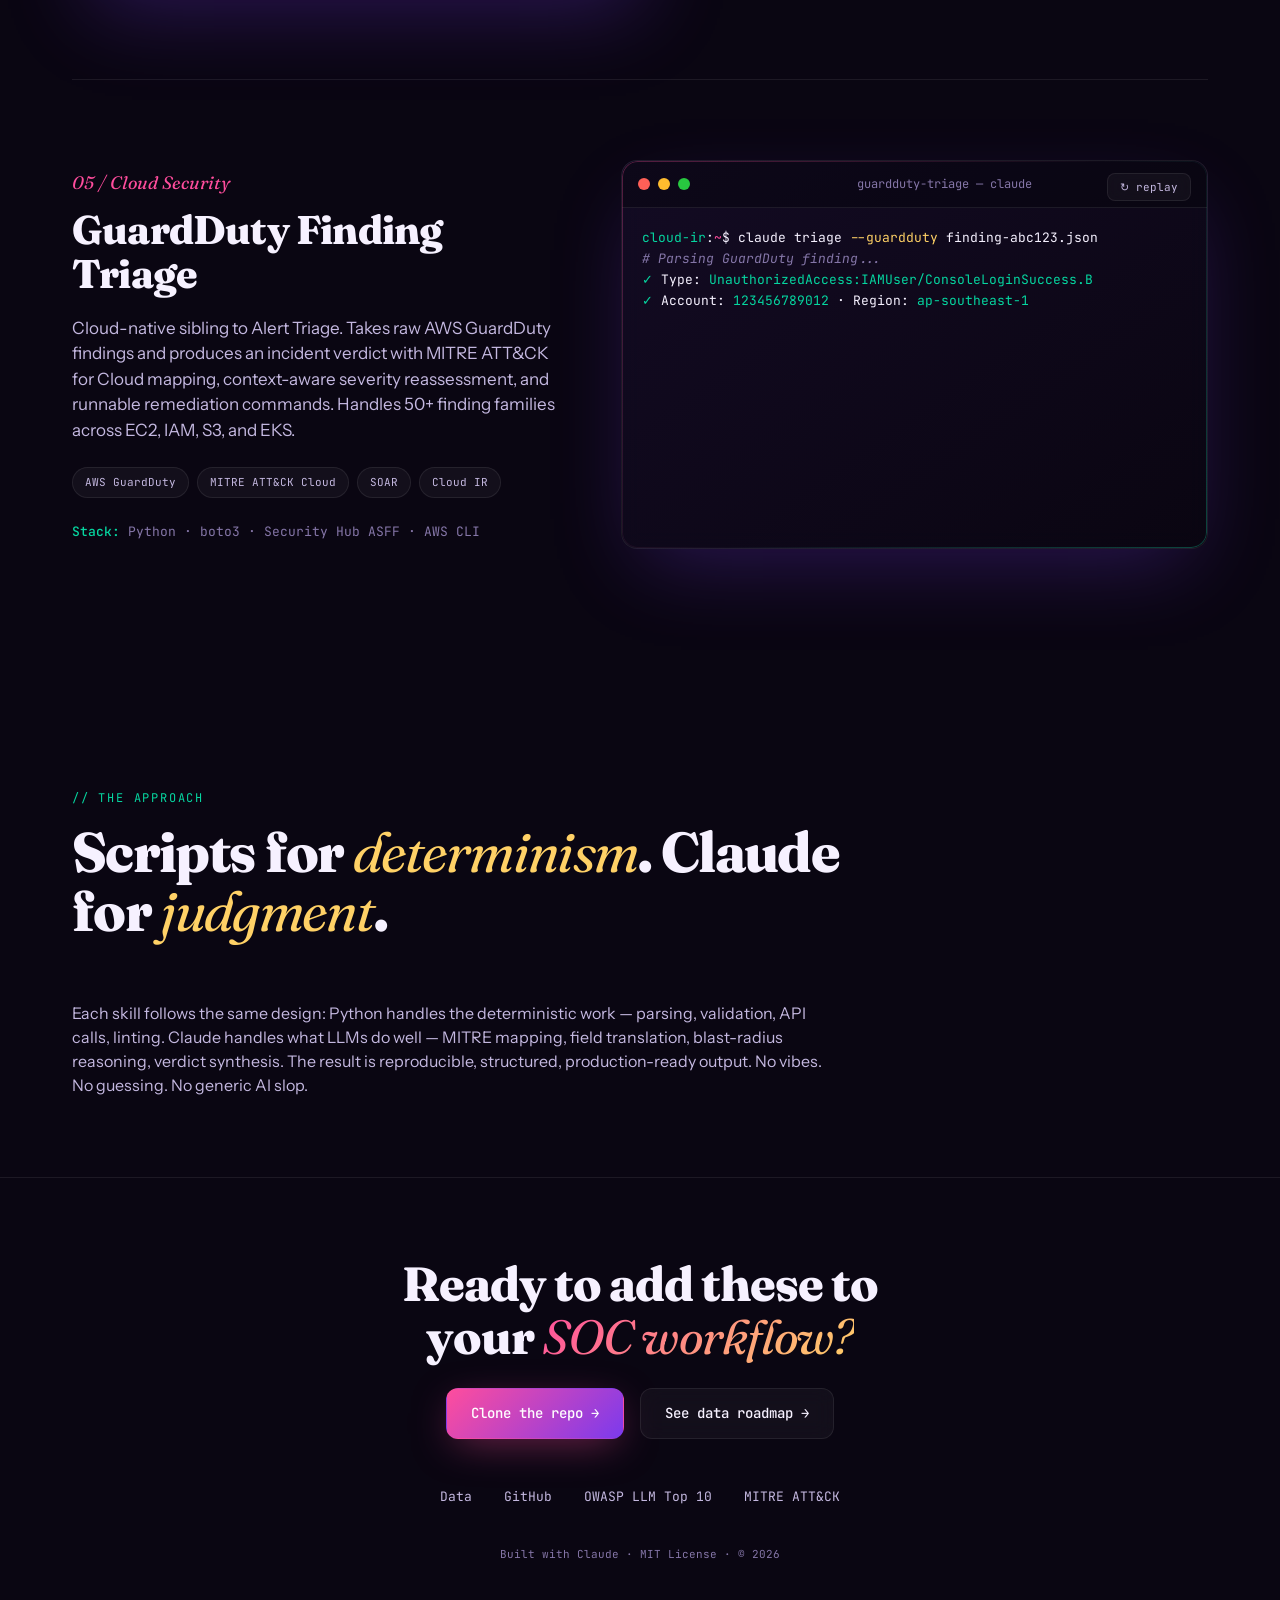
==== commit 1c1be622: "Update index.html" ====
--- a/docs/index.html
+++ b/docs/index.html
@@ -17,7 +17,7 @@
 
 <nav>
   <div class="wrap nav-inner">
-    <a href="index.html" class="logo">cyber.skills/</a>
+    <a href="index.html" class="logo">agent skills/</a>
     <div class="nav-links">
       <a href="index.html" data-page="index.html">Cyber</a>
       <a href="data.html" data-page="data.html">Data</a>
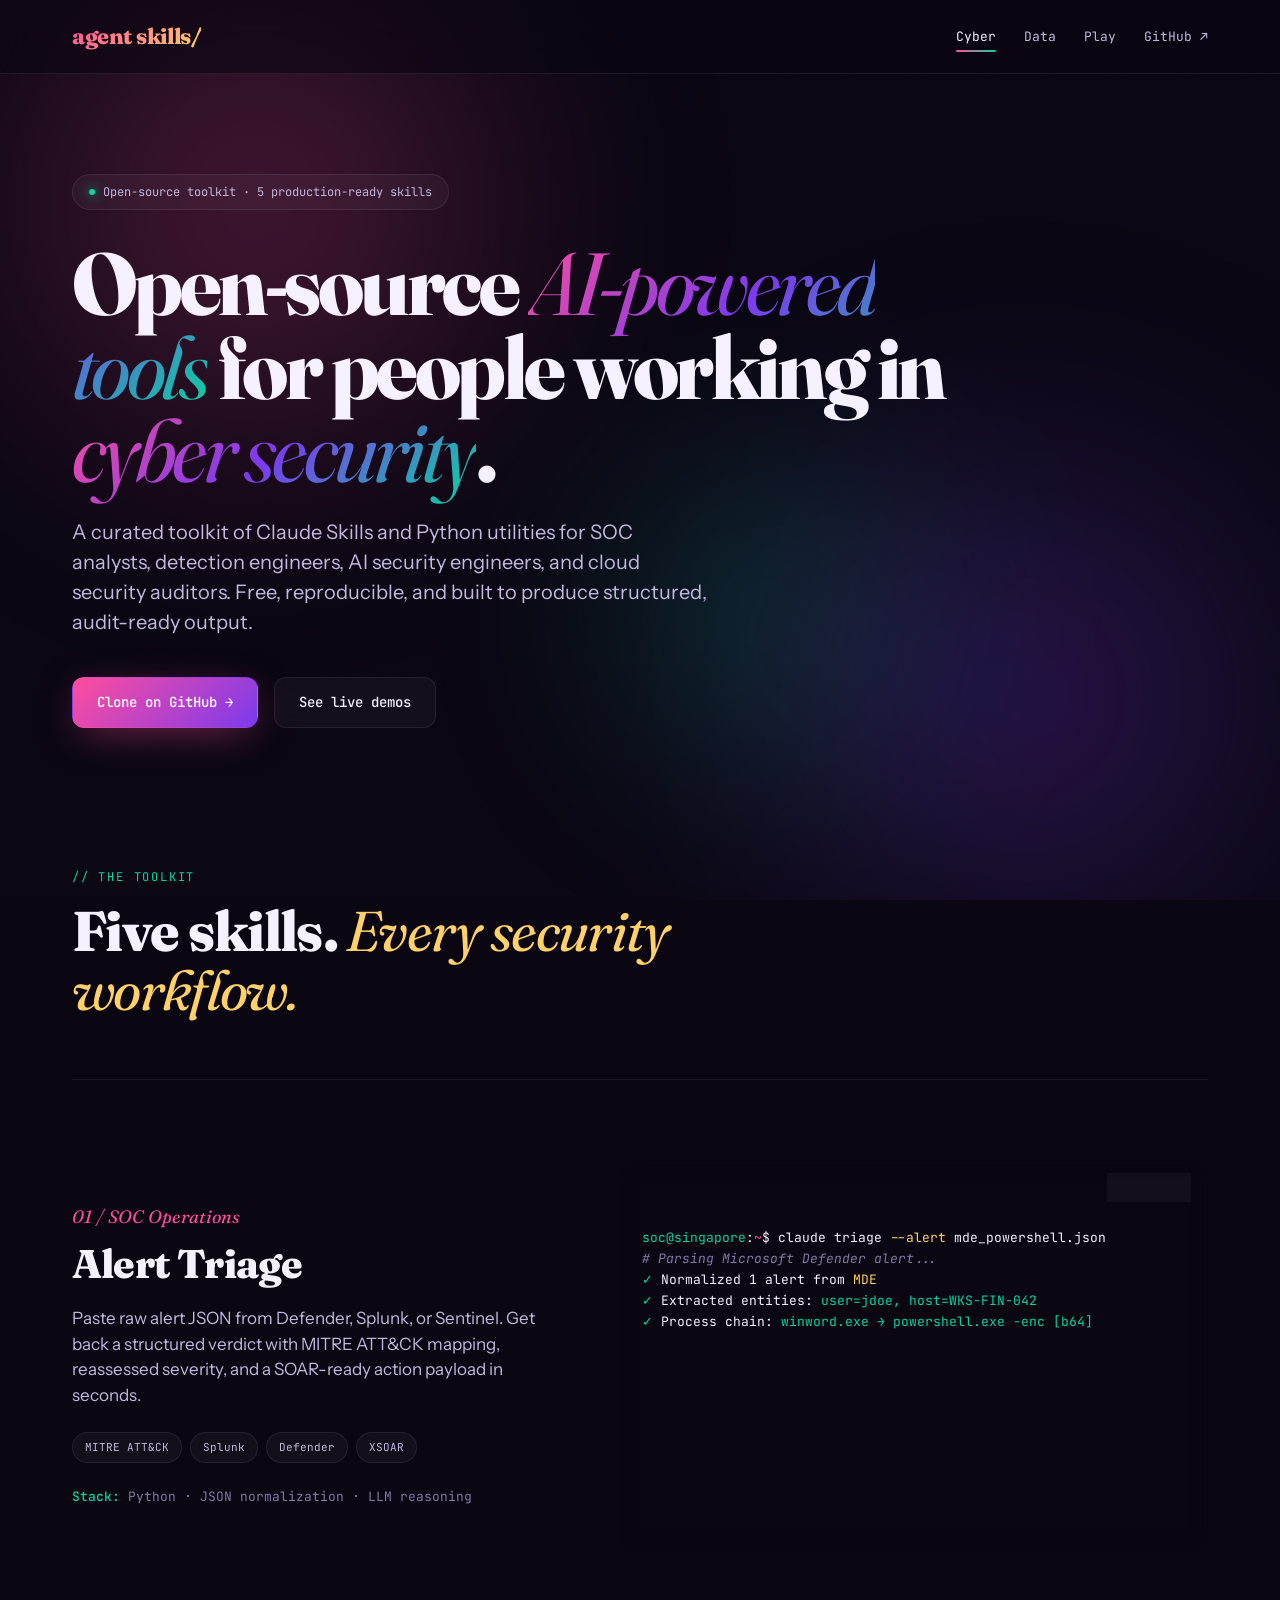
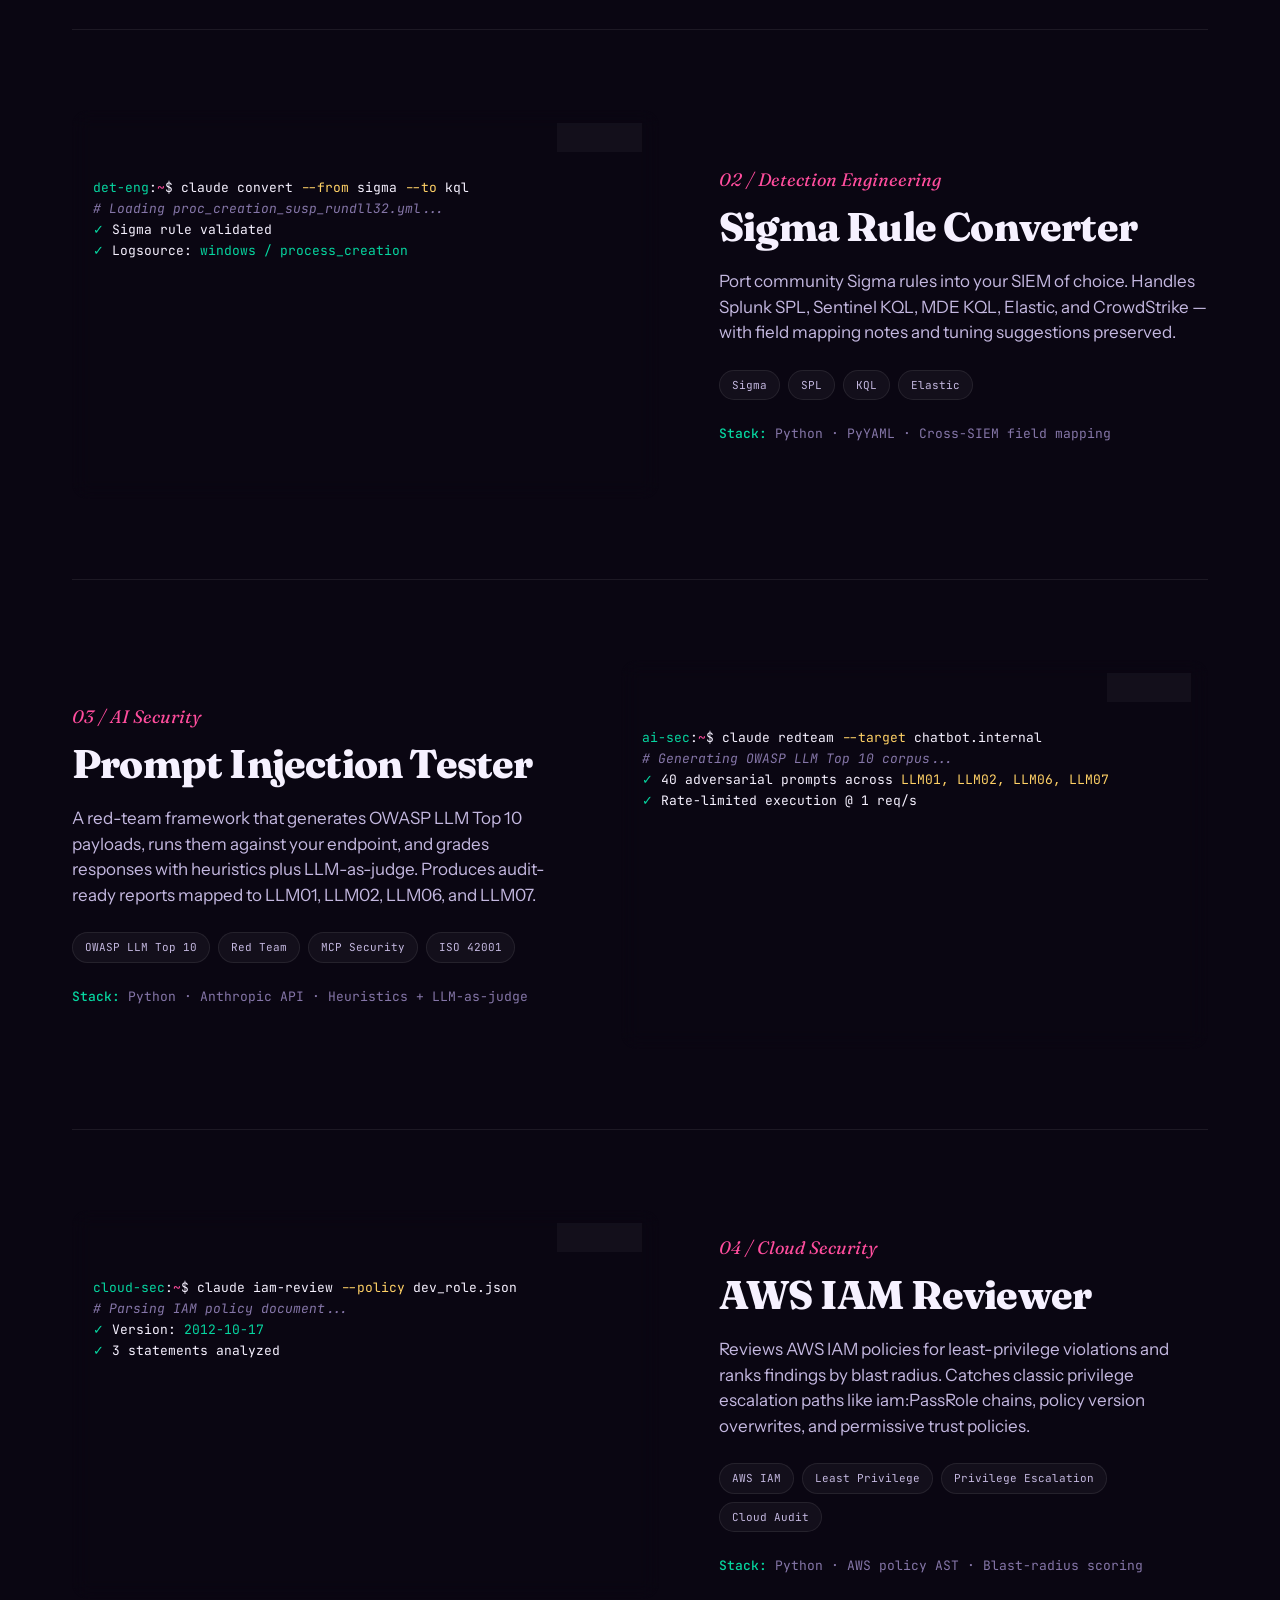
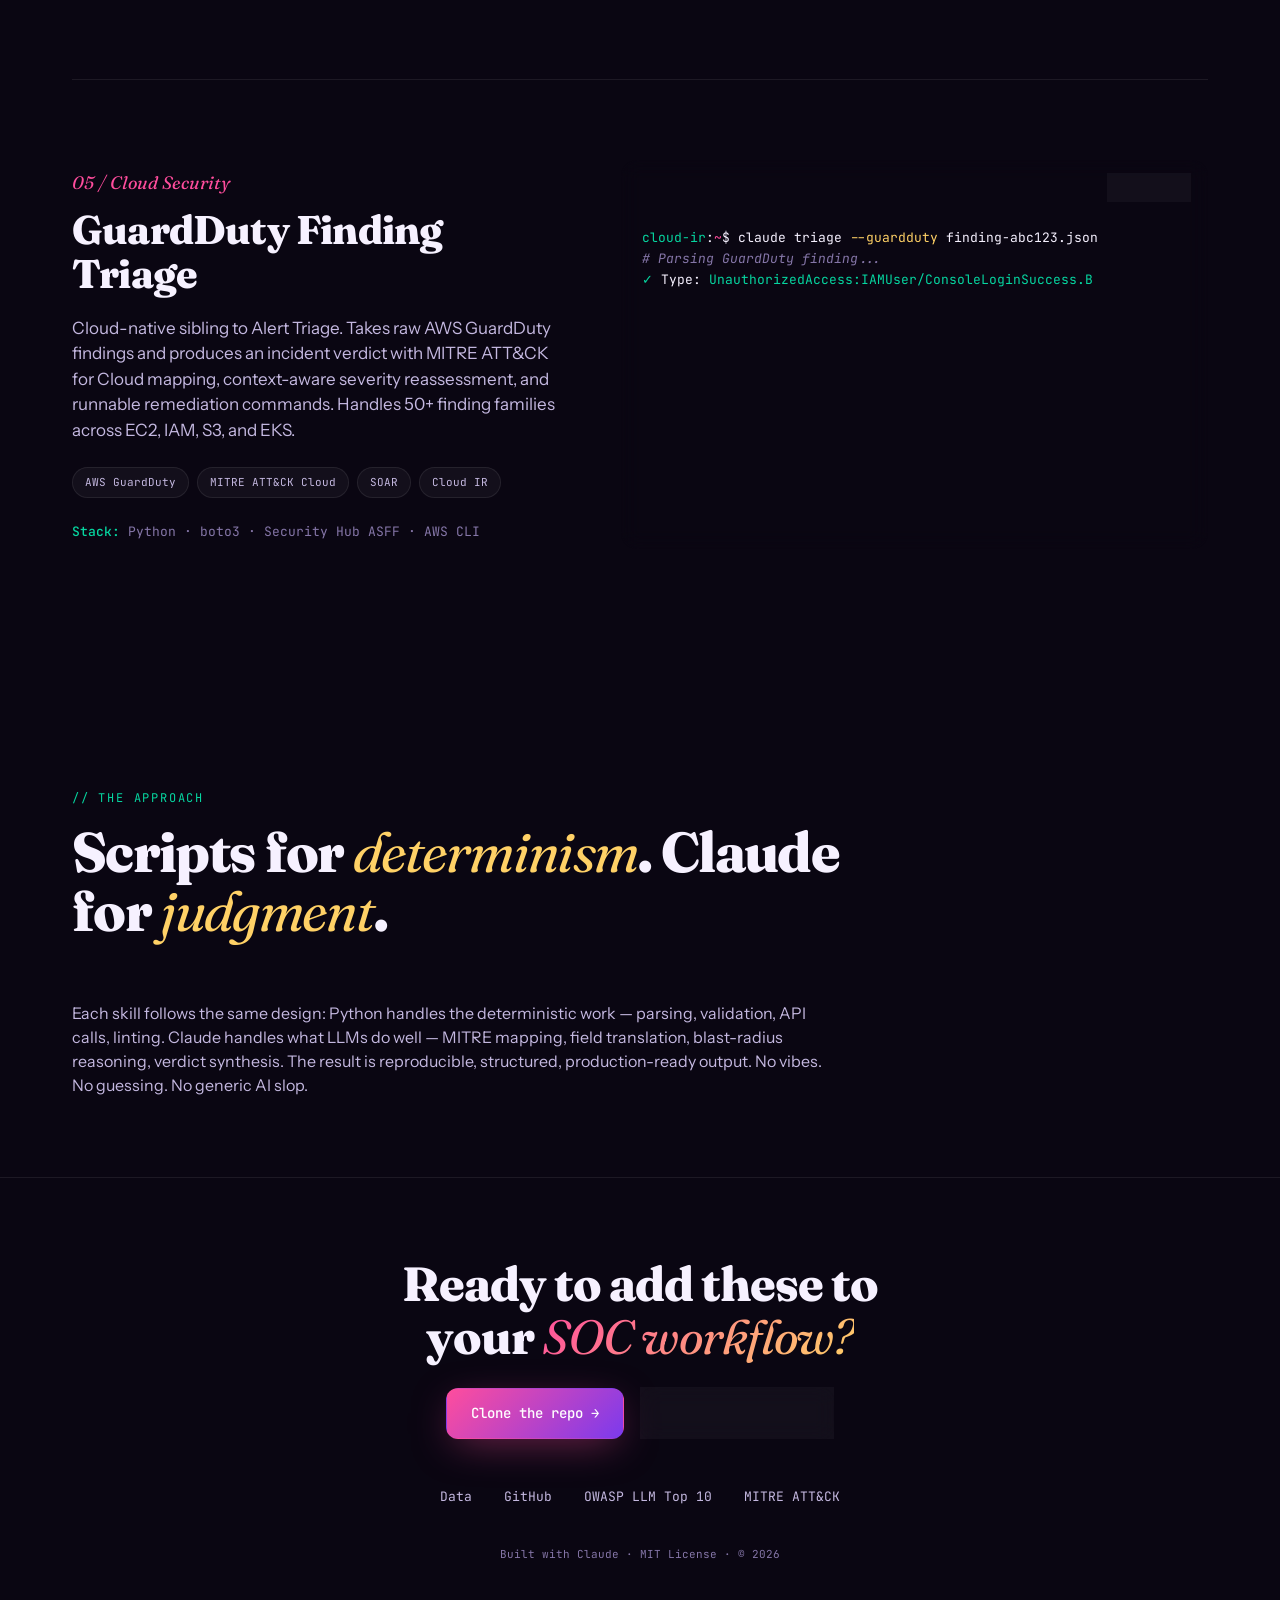
==== commit 5ddd5136: "Update index.html" ====
--- a/docs/index.html
+++ b/docs/index.html
@@ -40,7 +40,7 @@
       A curated toolkit of Claude Skills and Python utilities for SOC analysts, detection engineers, AI security engineers, and cloud security auditors. Free, reproducible, and built to produce structured, audit-ready output.
     </p>
     <div class="hero-actions reveal">
-      <a href="https://github.com/yourAuggieOshigoto96/cyber-skills" class="btn btn-primary">
+      <a href="https://github.com/AuggieOshigoto96/cyber-skills" class="btn btn-primary">
         Clone on GitHub →
       </a>
       <a href="#skills" class="btn btn-ghost">See live demos</a>
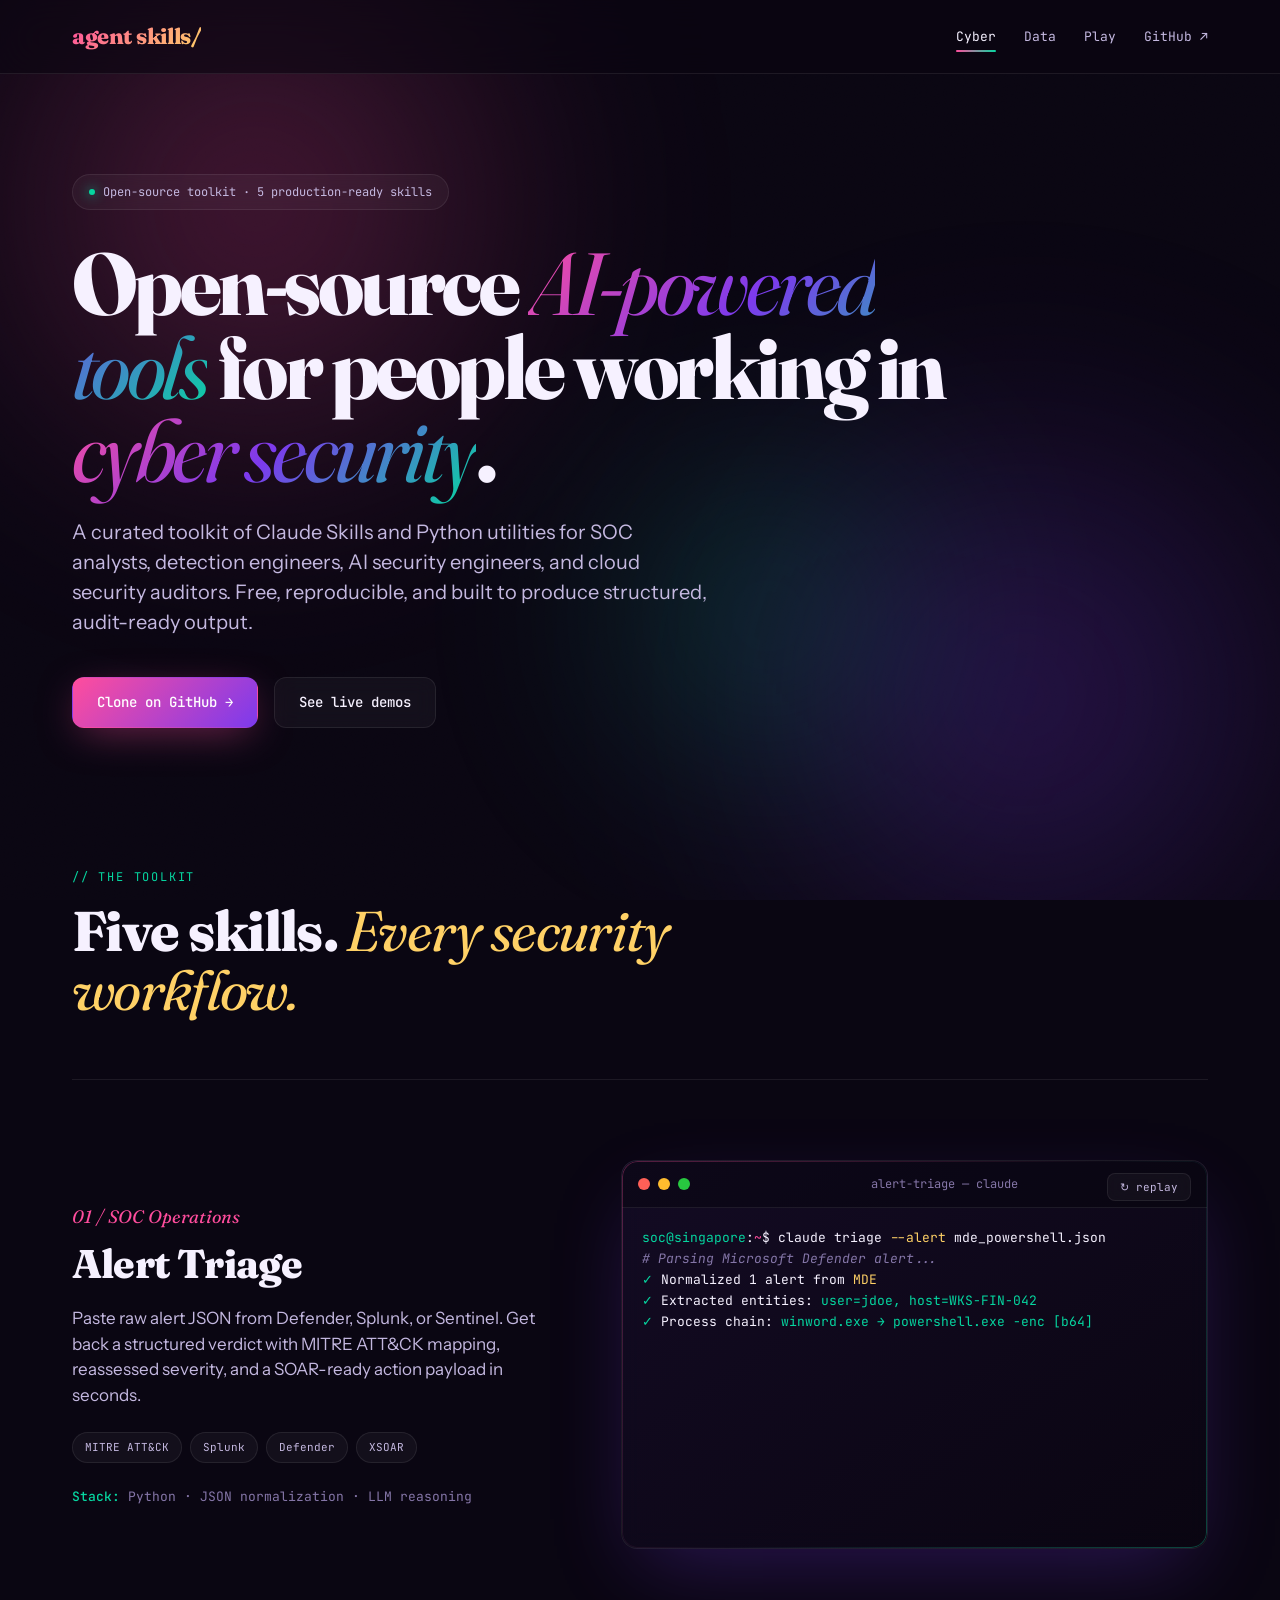
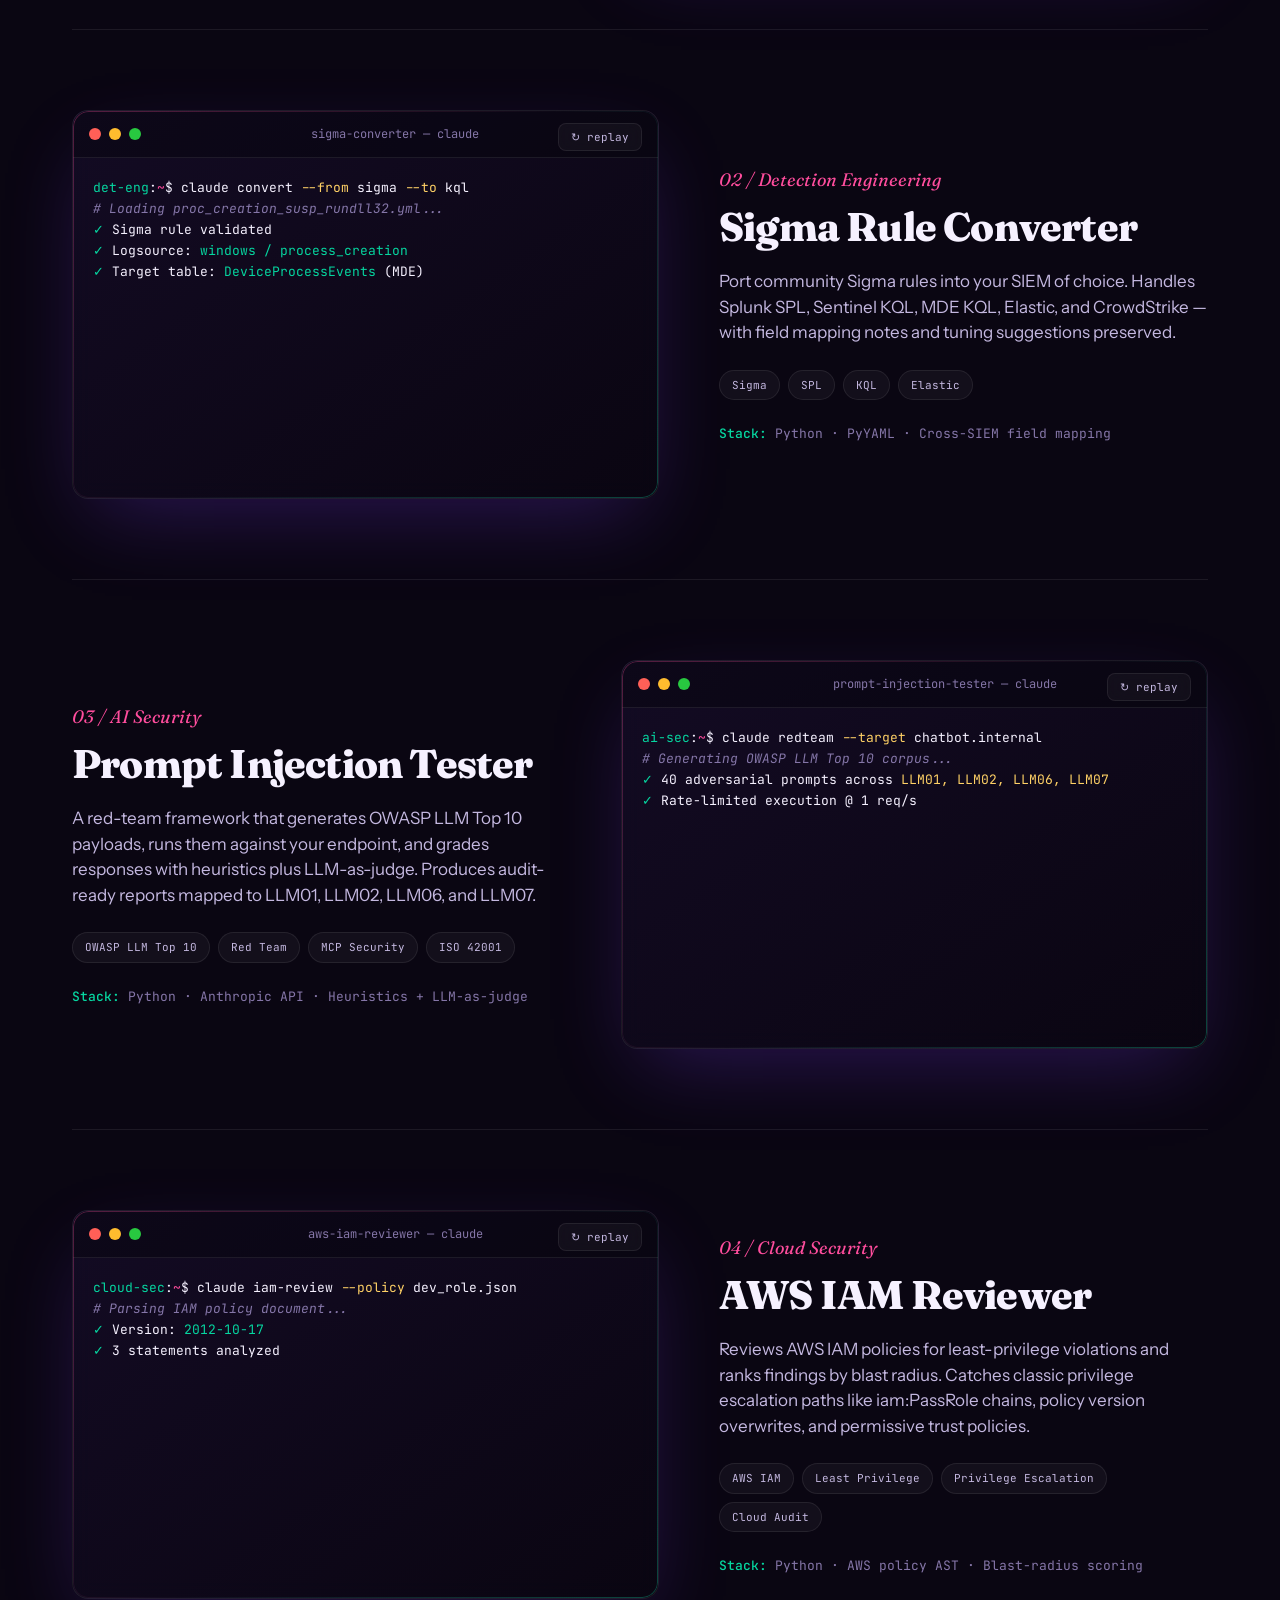
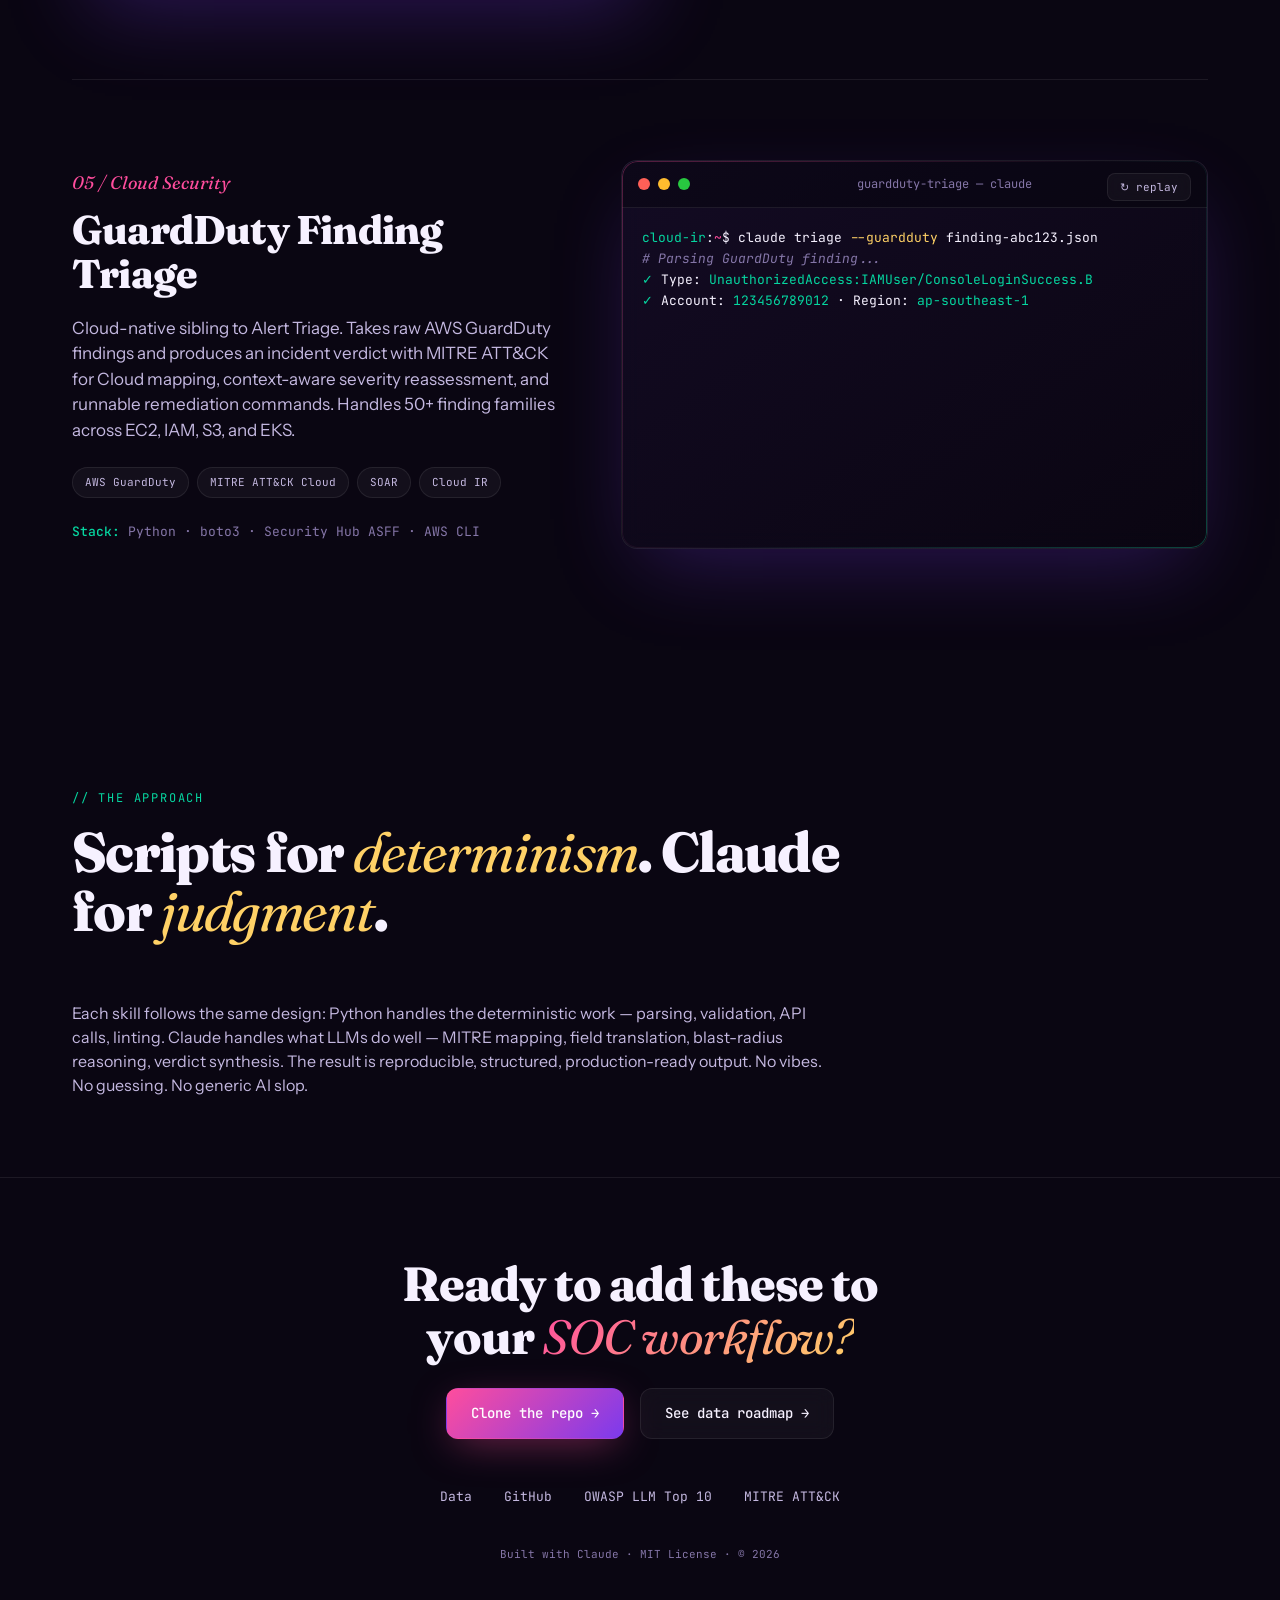
==== commit 8d539ea5: "Update index.html" ====
--- a/docs/index.html
+++ b/docs/index.html
@@ -22,7 +22,7 @@
       <a href="index.html" data-page="index.html">Cyber</a>
       <a href="data.html" data-page="data.html">Data</a>
       <a href="game.html" data-page="game.html">Play</a>
-      <a href="https://github.com/AuggieOshigoto96/cyber-skills" target="_blank">GitHub ↗</a>
+      <a href="https://github.com/AuggieOshigoto96/agent-skills" target="_blank">GitHub ↗</a>
     </div>
   </div>
 </nav>
@@ -40,7 +40,7 @@
       A curated toolkit of Claude Skills and Python utilities for SOC analysts, detection engineers, AI security engineers, and cloud security auditors. Free, reproducible, and built to produce structured, audit-ready output.
     </p>
     <div class="hero-actions reveal">
-      <a href="https://github.com/AuggieOshigoto96/cyber-skills" class="btn btn-primary">
+      <a href="https://github.com/AuggieOshigoto96/agent-skills" class="btn btn-primary">
         Clone on GitHub →
       </a>
       <a href="#skills" class="btn btn-ghost">See live demos</a>
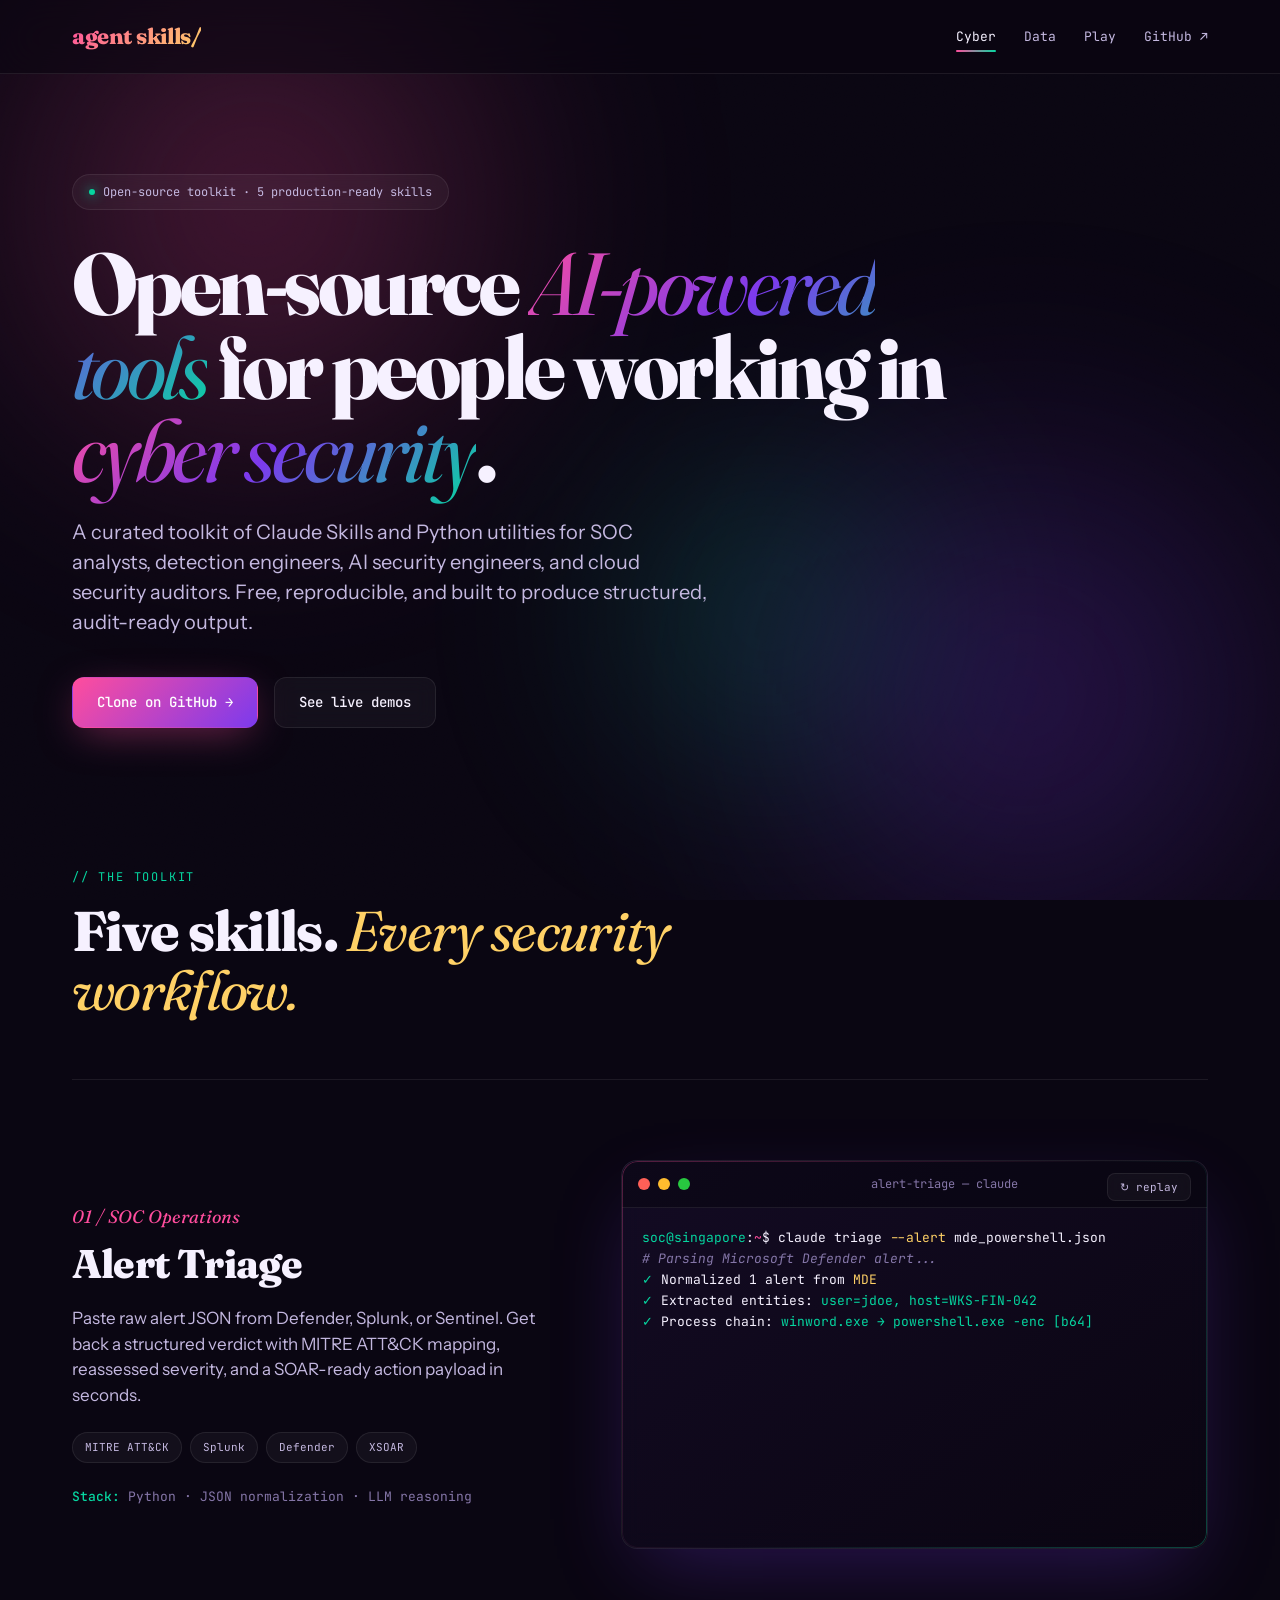
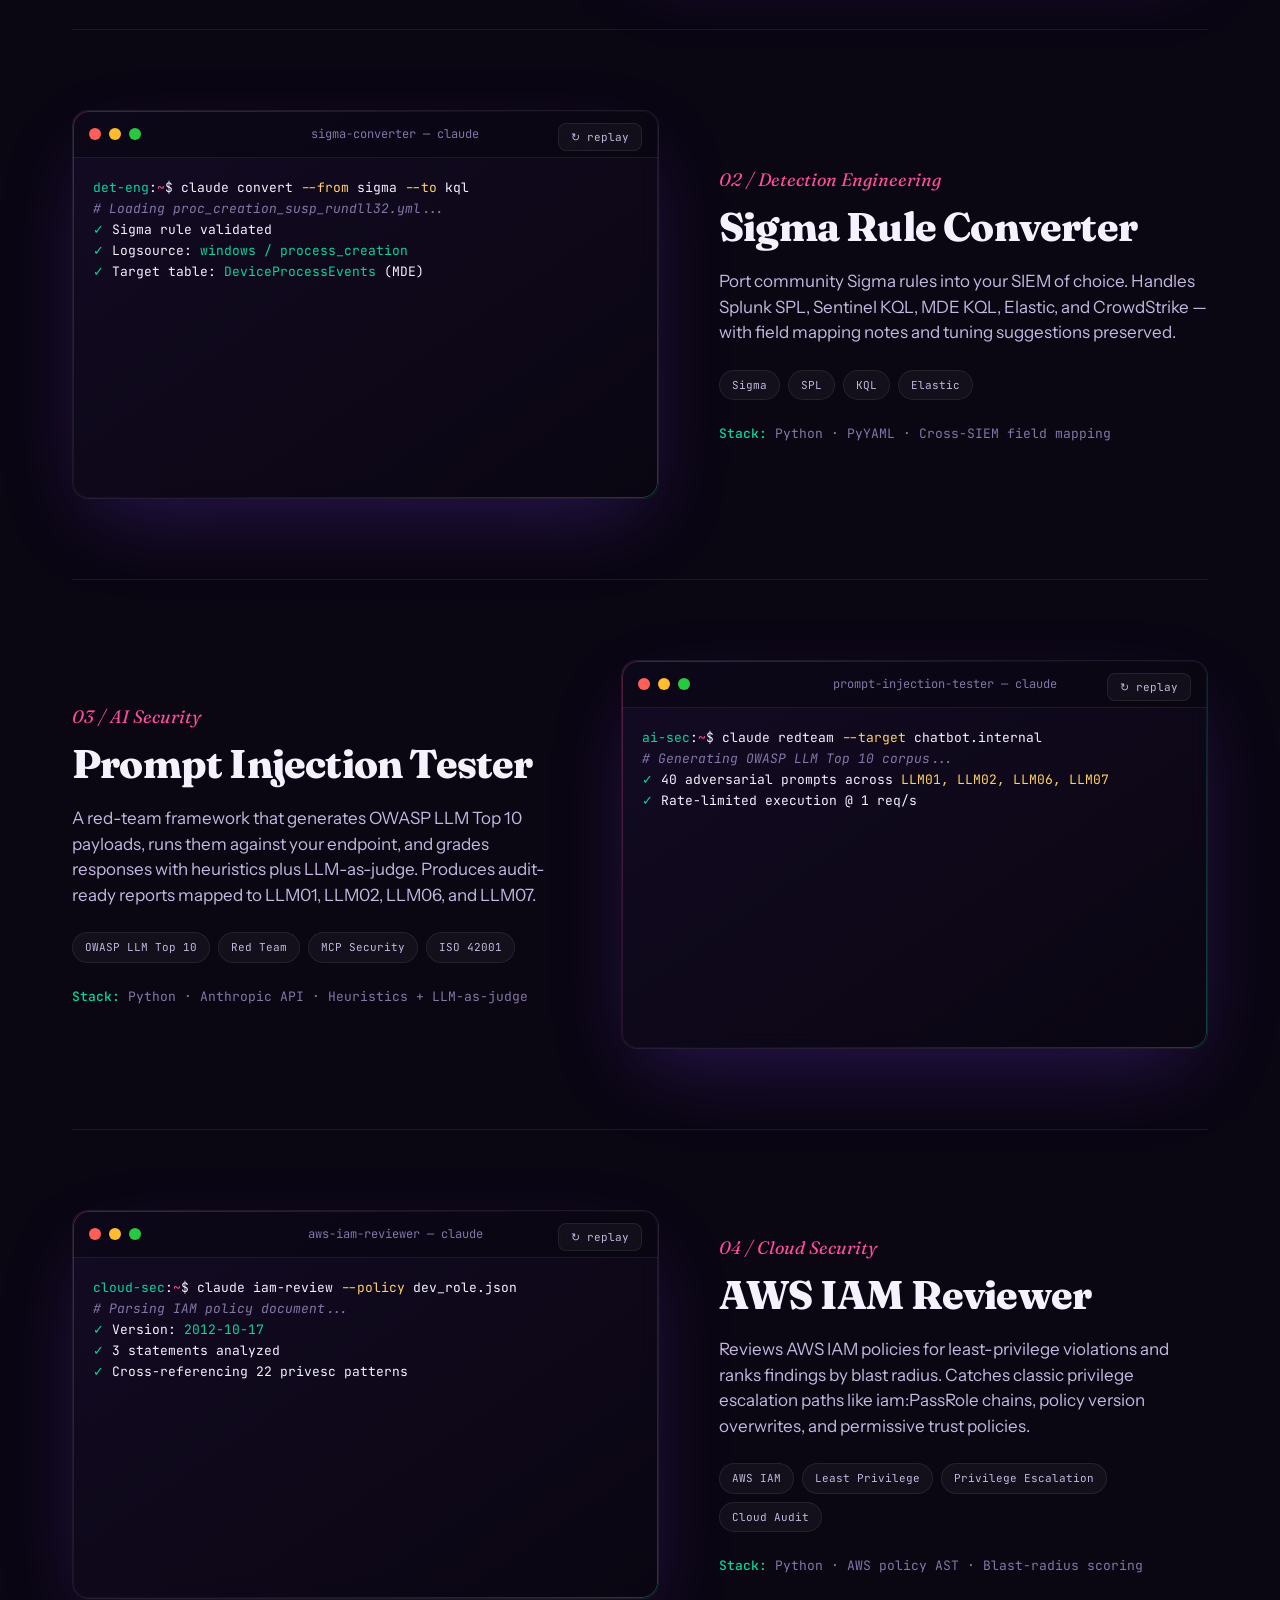
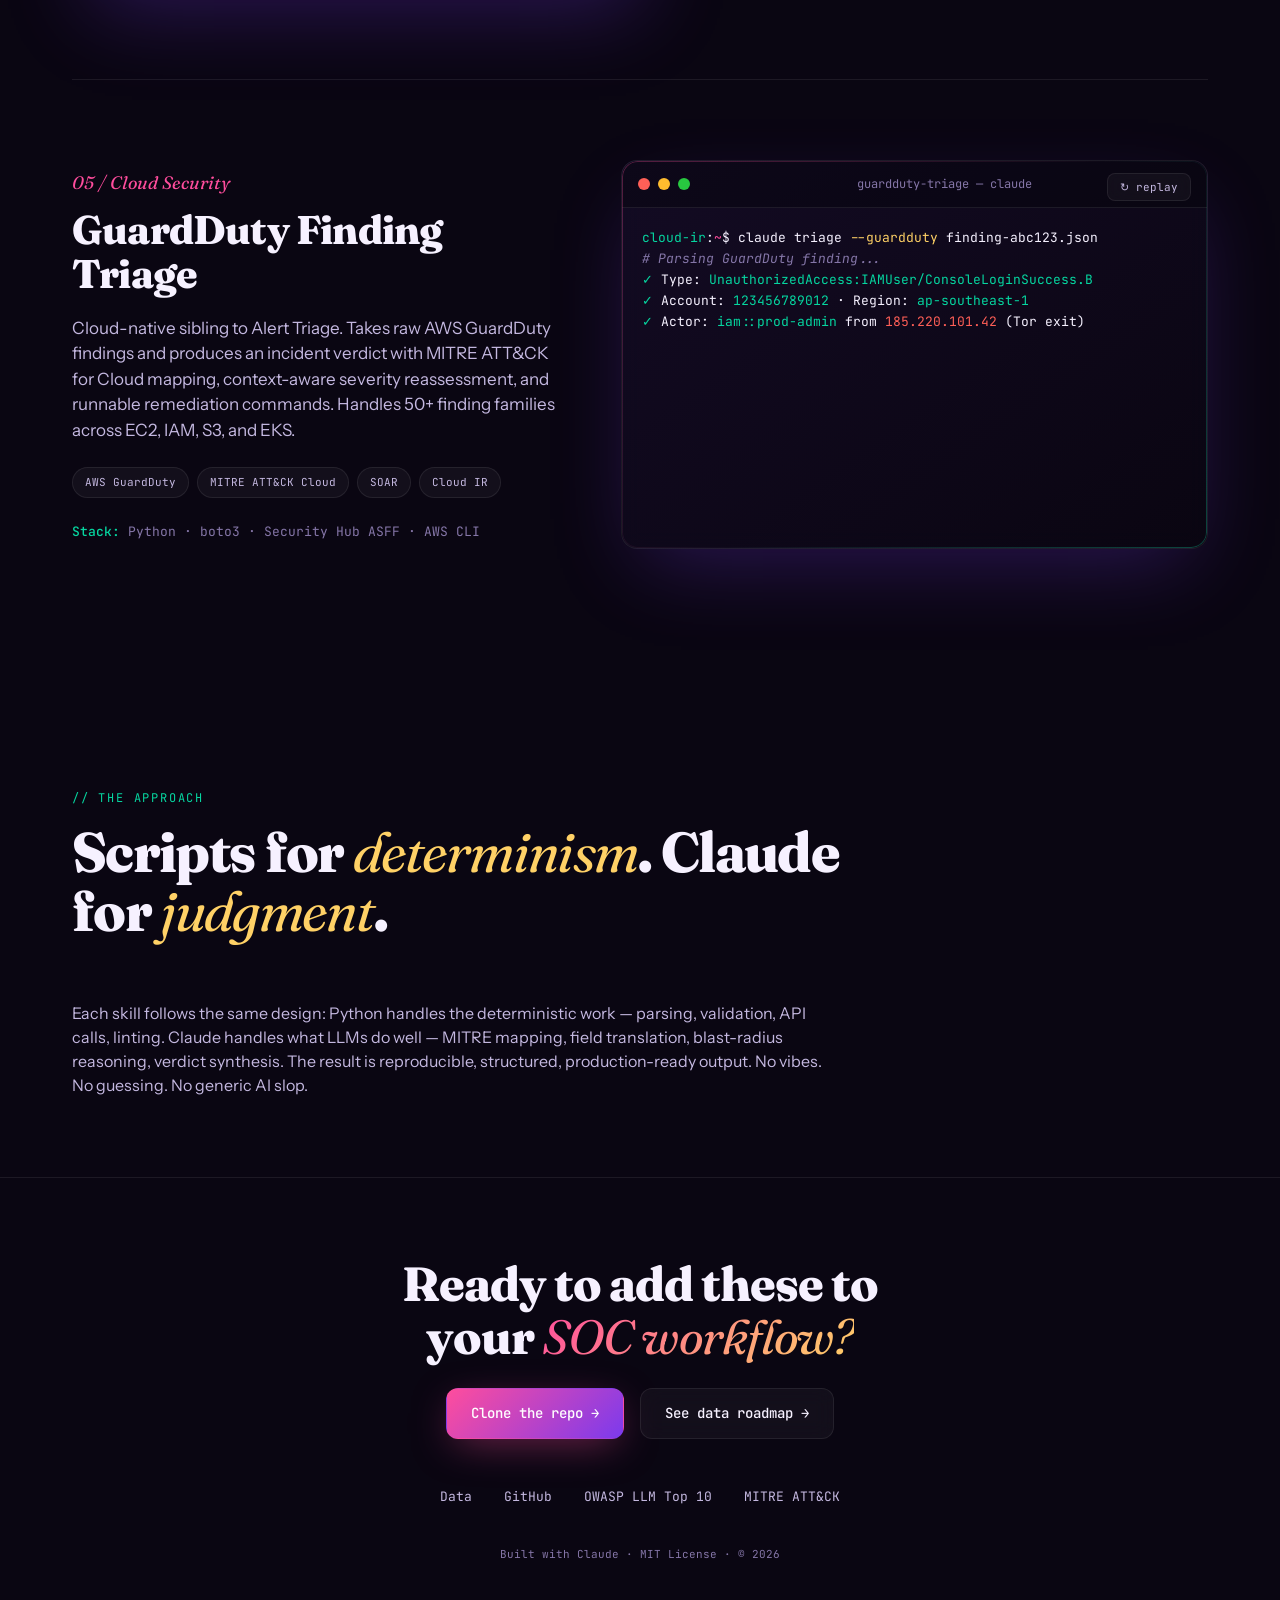
==== commit 2c946de3: "Update index.html" ====
--- a/docs/index.html
+++ b/docs/index.html
@@ -231,7 +231,7 @@
     </div>
     <div class="footer-links">
       <a href="data.html">Data</a>
-      <a href="https://github.com/yourAuggieOshigoto96/cyber-skills">GitHub</a>
+      <a href="https://github.com/yourAuggieOshigoto96/agent-skills">GitHub</a>
       <a href="https://owasp.org/www-project-top-10-for-large-language-model-applications/">OWASP LLM Top 10</a>
       <a href="https://attack.mitre.org/">MITRE ATT&amp;CK</a>
     </div>
